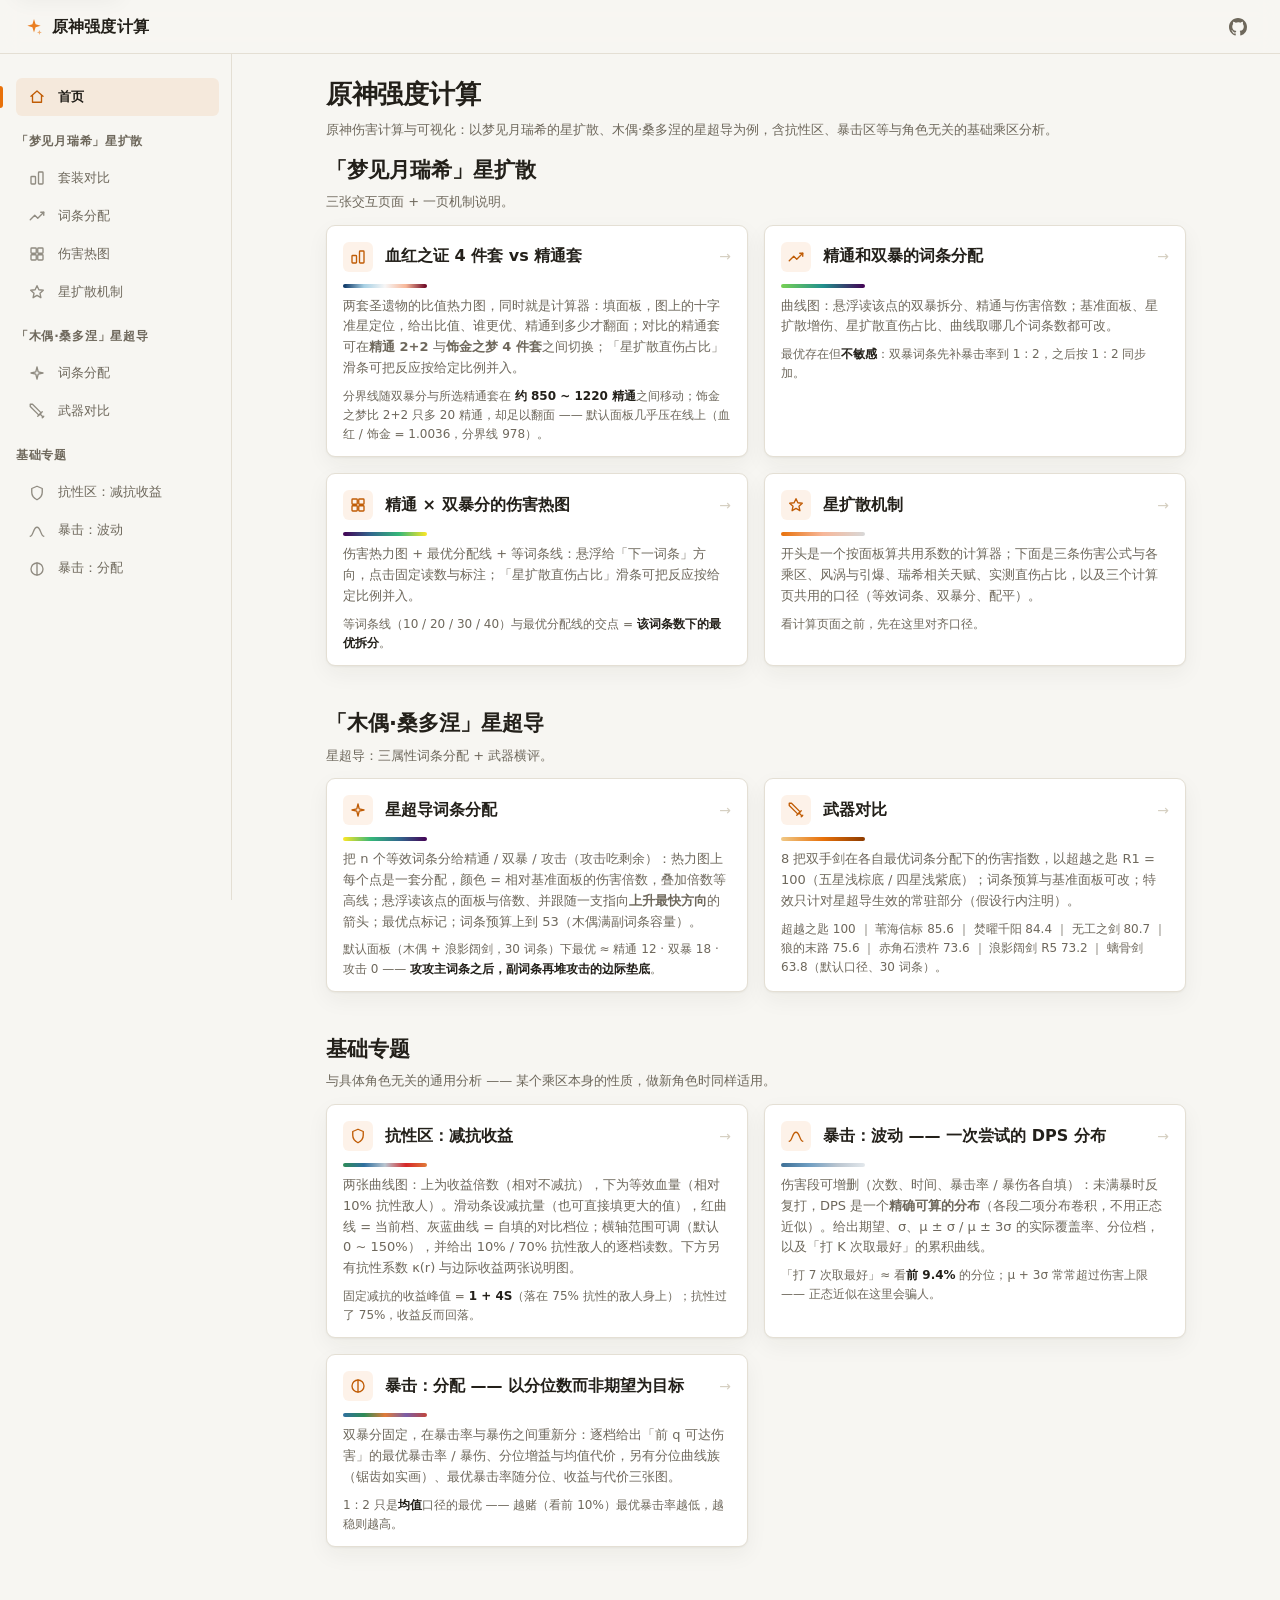
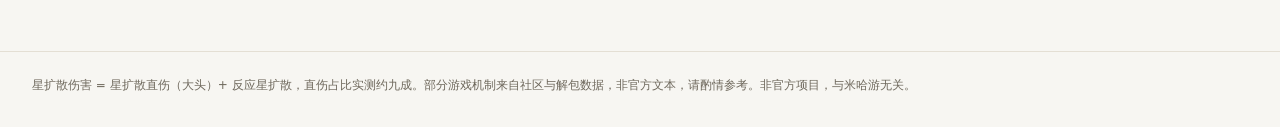
==== index.html @ 5164a400 "feat(web): port the stellar-swirl mechanism page (calculator + prose + lazy KaTeX)" ====
<!DOCTYPE html>
<html lang="zh-CN">
<head>
<meta charset="utf-8">
<meta name="viewport" content="width=device-width, initial-scale=1">
<meta name="description" content="原神伤害计算与可视化：星扩散、星超导，以及抗性区、暴击区等基础乘区分析">
<title>原神强度计算</title>
<link rel="icon" type="image/png" href="https://sleepcloudmx.github.io/Others/Image/kenomimi.png">
<link rel="stylesheet" href="web/css/app.css">
</head>
<body>
<a class="skip" href="#stage">跳到主内容</a>

<header class="topbar">
  <button class="iconbtn topbar__menu" id="navToggle" aria-label="打开导航" aria-expanded="false" aria-controls="sidenav"></button>
  <a class="brand" href="#/">
    <svg class="brand__mark" viewBox="0 0 24 24" width="20" height="20" aria-hidden="true">
      <path d="M12 2.5l1.9 6.1L20 10.5l-6.1 1.9L12 18.5l-1.9-6.1L4 10.5l6.1-1.9z" fill="currentColor" opacity=".9"/>
      <path d="M18.5 15.5l.8 2.2 2.2.8-2.2.8-.8 2.2-.8-2.2-2.2-.8 2.2-.8z" fill="currentColor" opacity=".55"/>
    </svg>
    <span class="brand__name">原神强度计算</span>
  </a>
  <div class="topbar__actions">
    <a class="iconbtn" id="ghLink" href="https://github.com/SleepCloudMX/genshin-strength"
       target="_blank" rel="noreferrer" aria-label="GitHub 仓库" title="GitHub 仓库"></a>
  </div>
</header>

<div class="layout">
  <aside class="sidenav" id="sidenav">
    <nav id="navList" aria-label="主导航"></nav>
  </aside>
  <div class="scrim" id="scrim"></div>
  <main class="stage" id="stage" tabindex="-1"></main>
</div>

<footer class="footer">
  <p>星扩散伤害 = 星扩散直伤（大头）+ 反应星扩散，直伤占比实测约九成。部分游戏机制来自社区与解包数据，非官方文本，请酌情参考。非官方项目，与米哈游无关。</p>
</footer>

<div class="toast" id="toast" role="status" aria-live="polite"></div>

<script src="web/js/core/const.js"></script>
<script src="web/js/core/basics.js"></script>
<script src="web/js/core/mizuki.js"></script>
<script src="web/js/core/sandrone.js"></script>
<script src="web/js/ui/panels.js"></script>
<script src="web/js/ui/charts.js"></script>
<script src="web/js/ui/tooltip.js"></script>
<script src="web/js/ui/overlay.js"></script>
<script src="web/js/ui/controls.js"></script>
<script src="web/js/modules/home.js"></script>
<script src="web/js/modules/crit_dist.js"></script>
<script src="web/js/modules/crit_split.js"></script>
<script src="web/js/modules/em_vs_crit.js"></script>
<script src="web/js/modules/em_crit_map.js"></script>
<script src="web/js/modules/scarlet_vs_em.js"></script>
<script src="web/js/modules/resistance.js"></script>
<script src="web/js/modules/star_superconduct.js"></script>
<script src="web/js/modules/stellar_swirl.js"></script>
<script src="web/js/modules/weapon_compare.js"></script>
<script src="web/js/app.js"></script>
</body>
</html>
---- web/css/app.css ----
/* ==========================================================================
   原神强度计算 —— 站点样式（唯一一份）
   结构：令牌 → 基础 → 顶栏 → 侧栏 → 舞台/页面 → 卡片与图表 → 结论条
        → 悬浮卡片 → 参数面板 → 控件 → 表格 → 首页 → 说明页排版
        → 页脚 → 响应式 → 无障碍
   ========================================================================== */

/* --- 设计令牌 ------------------------------------------------------------- */
:root {
  --bg: #f7f6f2;
  --surface: #ffffff;
  --surface-2: #f2efe8;
  --border: #e4dfd4;
  --border-strong: #d5cfc1;
  --text: #23201a;
  --text-dim: #6e685c;
  --accent: #e8710a;
  --accent-deep: #c05c05;
  --accent-soft: rgba(232, 113, 10, .09);
  --ok: #2e8b57;
  --bad: #c0392b;
  --grid: rgba(35, 32, 26, .10);
  --teal: #1f7a7a;      /* 精通 */
  --plum: #9a4f6e;      /* 双暴 */
  --steel: #4a6fa5;     /* 梯度箭头 */

  --font: system-ui, -apple-system, "Segoe UI", "Microsoft YaHei", "PingFang SC", "Noto Sans CJK SC", sans-serif;
  --mono: Consolas, "Cascadia Mono", ui-monospace, SFMono-Regular, Menlo, monospace;

  --fs-xs: 12px;
  --fs-sm: 13px;
  --fs: 14px;
  --fs-lg: 16px;
  --fs-xl: 20px;
  --fs-2xl: 26px;

  --r-sm: 6px;
  --r-md: 9px;
  --r-pill: 999px;

  --sp-1: 4px;
  --sp-2: 8px;
  --sp-3: 12px;
  --sp-4: 16px;
  --sp-5: 24px;
  --sp-6: 32px;

  --topbar-h: 54px;
  --shadow-1: 0 1px 2px rgba(35, 32, 26, .05), 0 8px 22px rgba(35, 32, 26, .05);
  --shadow-2: 0 4px 18px rgba(35, 32, 26, .13);
  --dur: .16s;
}

/* --- 基础 ---------------------------------------------------------------- */
*, *::before, *::after { box-sizing: border-box; }

html, body { height: 100%; }

body {
  margin: 0;
  background: var(--bg);
  color: var(--text);
  font-family: var(--font);
  font-size: var(--fs);
  line-height: 1.6;
  -webkit-font-smoothing: antialiased;
}

h1, h2, h3 { margin: 0; font-weight: 650; line-height: 1.3; }
p { margin: 0; }
a { color: var(--accent-deep); text-decoration: none; }
a:hover { text-decoration: underline; }

:focus-visible {
  outline: 2px solid var(--accent);
  outline-offset: 2px;
  border-radius: var(--r-sm);
}

.sr-only {
  position: absolute; width: 1px; height: 1px; margin: -1px;
  padding: 0; overflow: hidden; clip: rect(0 0 0 0); white-space: nowrap; border: 0;
}

.skip {
  position: absolute; left: var(--sp-4); top: -48px; z-index: 60;
  padding: var(--sp-2) var(--sp-4); border-radius: var(--r-sm);
  background: var(--surface); border: 1px solid var(--border); box-shadow: var(--shadow-1);
  transition: top var(--dur) ease-out;
}
.skip:focus { top: var(--sp-2); }

/* --- 顶栏 ---------------------------------------------------------------- */
.topbar {
  position: sticky; top: 0; z-index: 40;
  height: var(--topbar-h);
  display: flex; align-items: center; gap: var(--sp-3);
  padding: 0 var(--sp-5);
  background: rgba(247, 246, 242, .88);
  backdrop-filter: blur(10px);
  border-bottom: 1px solid var(--border);
}

.brand { display: flex; align-items: center; gap: var(--sp-2); color: var(--text); }
.brand:hover { text-decoration: none; }
.brand__mark { color: var(--accent); flex: none; }
.brand__name { font-size: var(--fs-lg); font-weight: 650; letter-spacing: .01em; }
.topbar__actions { margin-left: auto; display: flex; gap: var(--sp-2); }

/* 侧栏常驻时这个按钮无处可去；只在窄屏出现（见响应式） */
.iconbtn.topbar__menu { display: none; }

.iconbtn {
  display: inline-flex; align-items: center; justify-content: center;
  width: 36px; height: 36px;
  background: transparent; color: var(--text-dim);
  border: 1px solid transparent; border-radius: var(--r-sm);
  cursor: pointer;
  transition: background var(--dur), color var(--dur), border-color var(--dur);
}
.iconbtn:hover { background: var(--surface-2); color: var(--text); border-color: var(--border); }

/* --- 布局骨架 ------------------------------------------------------------- */
.layout {
  display: grid;
  grid-template-columns: 232px minmax(0, 1fr);
  align-items: start;
}

.sidenav {
  position: sticky; top: var(--topbar-h);
  height: calc(100dvh - var(--topbar-h));
  overflow-y: auto;
  padding: var(--sp-5) var(--sp-3) var(--sp-5) var(--sp-4);
  border-right: 1px solid var(--border);
}

.nav__group {
  font-size: var(--fs-xs); font-weight: 600; letter-spacing: .06em;
  color: var(--text-dim);
  margin: var(--sp-4) 0 var(--sp-2);
}
.nav__group:first-child { margin-top: 0; }

.nav__item {
  position: relative;
  display: flex; align-items: center; gap: var(--sp-3);
  min-height: 38px; padding: var(--sp-2) var(--sp-3);
  border-radius: var(--r-sm);
  color: var(--text-dim); font-size: var(--fs-sm); font-weight: 500;
  transition: background var(--dur), color var(--dur);
}
.nav__item svg { flex: none; opacity: .75; }
.nav__item:hover { background: var(--surface-2); color: var(--text); text-decoration: none; }
.nav__item.is-active { background: var(--accent-soft); color: var(--text); font-weight: 600; }
.nav__item.is-active svg { opacity: 1; color: var(--accent-deep); }
.nav__item.is-active::before {
  content: ""; position: absolute; left: calc(-1 * var(--sp-4)); top: 8px; bottom: 8px;
  width: 3px; border-radius: 0 3px 3px 0; background: var(--accent);
}

.scrim { display: none; }

/* --- 舞台与页面 ----------------------------------------------------------- */
.stage {
  min-width: 0;
  padding: var(--sp-5) var(--sp-6) 72px;
  outline: none;
}

.page { max-width: none; }
.page--doc { max-width: 900px; margin: 0 auto; }
.page--home { max-width: 860px; margin: 0 auto; }

.page__head { margin-bottom: var(--sp-4); }
.page__head h1 { font-size: var(--fs-2xl); letter-spacing: -.01em; }
.page__intro {
  margin-top: var(--sp-2);
  max-width: 96ch;
  color: var(--text-dim); font-size: var(--fs-sm);
}
.page__intro b { color: var(--text); }

.stage-grid {
  display: grid;
  grid-template-columns: minmax(0, 1fr) 320px;
  gap: var(--sp-5);
  align-items: start;
}

.col-main { min-width: 0; display: flex; flex-direction: column; gap: var(--sp-3); }
.col-params { position: sticky; top: calc(var(--topbar-h) + var(--sp-4)); }

/* --- 卡片与图表 ----------------------------------------------------------- */
.card {
  background: var(--surface);
  border: 1px solid var(--border);
  border-radius: var(--r-md);
  box-shadow: var(--shadow-1);
}

.chartcard { padding: var(--sp-3) var(--sp-4) var(--sp-4); }

.chartwrap { position: relative; }
.chart { width: 100%; }

/* 图表下方的说明（读图约定等） */
.chartnote {
  margin-top: var(--sp-3); padding-top: var(--sp-3);
  border-top: 1px dashed var(--border);
  font-size: var(--fs-xs); color: var(--text-dim);
}
.chartnote b { color: var(--text); }

/* 图上方的小标题（区分同页多张图） */
.chart-h { font-size: var(--fs-sm); font-weight: 600; margin-bottom: var(--sp-1); }
.chart-h b { color: var(--text); }

/* 并排两张小图 */
.grid2 { display: grid; grid-template-columns: 1fr 1fr; gap: 4px 18px; }
@media (max-width: 1100px) { .grid2 { grid-template-columns: 1fr; } }

/* KaTeX 行间公式块 */
.formula {
  background: var(--surface-2); border: 1px solid var(--border); border-radius: var(--r-sm);
  padding: 4px 14px; margin: var(--sp-2) 0; font-size: 13.5px; overflow-x: auto;
}

/* 页面级说明块（原页脚：公式依据、数据、假设） */
.pagenote {
  padding: 0 var(--sp-1);
  font-size: var(--fs-xs); color: var(--text-dim); line-height: 1.8;
}
.pagenote b { color: var(--text); }
.pagenote code, code.inline {
  padding: 1px 5px; font-family: var(--mono); font-size: .92em;
  background: var(--surface-2); border: 1px solid var(--border); border-radius: 4px;
}

/* --- 结论条 --------------------------------------------------------------- */
.verdict {
  background: var(--surface);
  border: 1px solid var(--border);
  border-left: 3px solid var(--accent);
  border-radius: var(--r-md);
  box-shadow: var(--shadow-1);
  padding: var(--sp-3) var(--sp-4);
}
.verdict__k { font-size: var(--fs-xs); color: var(--text-dim); }
.verdict__hero { font-size: var(--fs); color: var(--text-dim); }
.verdict__hero b {
  color: var(--text); font-size: var(--fs-2xl); font-weight: 650;
  font-variant-numeric: tabular-nums;
}
.verdict__who { font-size: var(--fs-lg); font-weight: 600; }
.verdict__sub { font-size: var(--fs-sm); color: var(--text-dim); margin-top: 2px; }
.verdict__sub b { color: var(--text); }
.verdict .bad { color: var(--bad); }

.v-grid {
  display: grid; grid-template-columns: auto 1fr; column-gap: 12px; row-gap: 3px;
  font-size: var(--fs-xs); margin-top: var(--sp-2); padding-top: var(--sp-2);
  border-top: 1px solid var(--surface-2); font-variant-numeric: tabular-nums;
}
.v-grid .k { color: var(--text-dim); }
.s-em { color: var(--teal); }
.s-cr { color: var(--plum); }

/* --- 悬浮卡片（自绘，全站统一） -------------------------------------------- */
.tip {
  position: absolute; display: none; z-index: 6; pointer-events: none;
  min-width: 172px; max-width: 292px;
  background: var(--surface);
  border: 1px solid var(--border);
  border-radius: var(--r-sm);
  box-shadow: var(--shadow-2);
  padding: 9px 11px;
  font-size: var(--fs-xs);
  font-variant-numeric: tabular-nums;
  line-height: 1.55;
}
.tip__t { color: var(--text-dim); margin-bottom: 3px; }
.tip__hero b { font-size: 18px; font-weight: 650; }
.tip__hero .u { font-size: 11px; color: var(--text-dim); margin-left: 6px; }
.tip__hero--sm b { font-size: 14px; }
.tip__rows { width: 100%; border-collapse: collapse; }
.tip__rows th {
  padding: 1px 10px 1px 0; font-weight: 500; color: var(--text-dim);
  text-align: left; white-space: nowrap;
}
.tip__rows td {
  padding: 1px 0; text-align: right; white-space: nowrap;
  font-family: var(--mono); font-size: 11.5px;
}
.tip__div { border-top: 1px solid var(--surface-2); margin: 7px 0 6px; }
.tip__cap { color: var(--text-dim); margin-bottom: 3px; }
.tip__cap.mt { margin-top: 8px; }
.tip__bar { height: 6px; border-radius: 3px; background: #ddd4d9; overflow: hidden; }
.tip__bar + .tip__barlbl { margin-top: 3px; }
.tip__bar i { display: block; height: 100%; background: #a9cfcf; }
.tip__barlbl { display: flex; justify-content: space-between; font-size: 11px; color: var(--text-dim); }
.tip__bad { color: var(--bad); font-weight: 600; margin: 2px 0 3px; }
.tip__note { margin-top: 7px; padding-top: 6px; border-top: 1px solid var(--surface-2); color: var(--text-dim); }
.tip__sw { display: inline-block; width: 9px; height: 9px; border-radius: 2px; margin-right: 6px; vertical-align: -1px; }

/* 叠加层（自绘 SVG / DOM，覆盖在图上；几何读 Plotly 渲染后的真实值） */
.ovl { position: absolute; pointer-events: none; overflow: visible; z-index: 5; }
.ovl svg { position: absolute; left: 0; top: 0; overflow: visible; }
.chip {
  position: absolute; display: none; z-index: 7; font-size: 11px; color: var(--text);
  white-space: nowrap; background: rgba(255, 255, 255, .88);
  border: 1px solid var(--border); border-radius: 4px;
  padding: 2px 6px; transform: translate(8px, -100%);
  font-variant-numeric: tabular-nums;
}
.chip .c-p { color: #111; }
.chip .c-g { color: var(--steel); }

.plotwrap { position: relative; cursor: crosshair; }

/* --- 参数面板 ------------------------------------------------------------- */
.inspector { padding: var(--sp-4) var(--sp-4) var(--sp-3); }
.inspector__head {
  display: flex; align-items: center; justify-content: space-between;
  margin-bottom: var(--sp-3);
}
.inspector__head h2 { font-size: var(--fs); font-weight: 650; }
.inspector__body { display: flex; flex-direction: column; gap: var(--sp-4); }

.inspector .note {
  font-size: var(--fs-xs); color: var(--text-dim); line-height: 1.75;
}
.inspector .note b { color: var(--text); }
.inspector .note + .note { margin-top: calc(-1 * var(--sp-2)); }
.note-sep { border-top: 1px solid var(--surface-2); margin: calc(-1 * var(--sp-2)) 0; }

.field { display: flex; flex-direction: column; gap: var(--sp-2); }
.field__label {
  display: flex; align-items: baseline; gap: var(--sp-2);
  font-size: var(--fs-sm); font-weight: 550; color: var(--text);
}
.field__val {
  margin-left: auto;
  font-family: var(--mono); font-size: var(--fs-sm); font-weight: 600;
  font-variant-numeric: tabular-nums; color: var(--accent-deep);
}
.field__help { font-size: var(--fs-xs); font-weight: 400; color: var(--text-dim); }

.field__input {
  width: 100%; min-height: 34px; padding: 0 var(--sp-3);
  border: 1px solid var(--border); border-radius: var(--r-sm);
  background: var(--surface); color: var(--text);
  font-family: var(--mono); font-size: var(--fs-sm);
  font-variant-numeric: tabular-nums;
}
.field__input:focus-visible { outline: 2px solid var(--accent); outline-offset: 1px; border-color: var(--accent); }
select.field__input { font-family: var(--font); padding: 0 var(--sp-2); cursor: pointer; }

input[type="range"] {
  width: 100%; height: 22px; margin: 0;
  accent-color: var(--accent);
  background: transparent; cursor: pointer;
}

/* 滑条 + 数字框（抗性页） */
.field__pair { display: flex; align-items: center; gap: var(--sp-3); }
.field__pair input[type="range"] { flex: 1; }
.field__pair .field__input { width: 74px; flex: none; }

/* 伤害段编辑器（暴击波动页）：每个段一张小卡片，两列字段 */
.segs__list { display: flex; flex-direction: column; gap: var(--sp-2); }
.segcard {
  display: grid; grid-template-columns: 1fr 1fr; gap: var(--sp-2) var(--sp-2);
  border: 1px solid var(--border); border-radius: var(--r-sm);
  padding: var(--sp-2) var(--sp-2) var(--sp-2);
  background: var(--surface);
}
.segcard__head {
  grid-column: 1 / -1; display: flex; align-items: center; justify-content: space-between;
  font-size: var(--fs-xs); color: var(--text-dim); margin-bottom: 2px;
}
.segcard label { display: flex; flex-direction: column; gap: 3px; font-size: 11px; color: var(--text-dim); }
.segcard .field__input { min-height: 28px; font-size: var(--fs-xs); padding: 0 var(--sp-2); }
.segcard .del {
  border: 1px solid var(--border); background: var(--surface); color: var(--text-dim);
  border-radius: 4px; width: 20px; height: 20px; line-height: 1; cursor: pointer;
  font: inherit; font-size: 13px; padding: 0;
}
.segcard .del:hover { color: var(--bad); border-color: var(--bad); }

.readout {
  display: flex; align-items: baseline; justify-content: space-between; gap: var(--sp-2);
  font-size: var(--fs-xs); color: var(--text-dim);
}
.readout__v {
  font-family: var(--mono); font-size: var(--fs-sm); font-weight: 600;
  font-variant-numeric: tabular-nums; color: var(--accent-deep); text-align: right;
}

.hint {
  font-size: var(--fs-xs); color: var(--text-dim);
  visibility: hidden; min-height: 1.6em;
}

.inspector__acts { display: flex; gap: var(--sp-2); margin-top: var(--sp-4); }
.inspector__acts .btn { flex: 1; padding: 0 var(--sp-2); }

/* --- 按钮 ----------------------------------------------------------------- */
.btn {
  display: inline-flex; align-items: center; justify-content: center; gap: var(--sp-2);
  min-height: 34px; padding: 0 var(--sp-4);
  border-radius: var(--r-sm); border: 1px solid var(--border);
  background: var(--surface); color: var(--text);
  font: inherit; font-size: var(--fs-sm); font-weight: 600; cursor: pointer;
  white-space: nowrap;
  transition: background var(--dur), border-color var(--dur), color var(--dur);
}
.btn:hover { border-color: var(--accent); color: var(--accent-deep); }
.btn svg { flex: none; }
.btn--ghost { border-color: transparent; color: var(--text-dim); min-height: 28px; padding: 0 var(--sp-2); font-weight: 500; }
.btn--ghost:hover { background: var(--surface-2); border-color: transparent; color: var(--text); }

/* --- 数值表 --------------------------------------------------------------- */
.tablewrap { overflow-x: auto; }
.dtable {
  width: 100%; border-collapse: separate; border-spacing: 0;
  font-size: var(--fs-sm); font-variant-numeric: tabular-nums;
}
.dtable th, .dtable td {
  padding: 7px var(--sp-3); text-align: right; white-space: nowrap;
  border-bottom: 1px solid var(--border);
}
.dtable thead th {
  font-size: var(--fs-xs); font-weight: 600; color: var(--text-dim);
  border-bottom: 1px solid var(--border-strong);
}
.dtable tbody th, .dtable td:first-child { text-align: left; font-weight: 500; }
.dtable tbody tr:last-child th, .dtable tbody tr:last-child td { border-bottom: 0; }
.dtable td { font-family: var(--mono); }
.dtable .dot {
  display: inline-block; width: 8px; height: 8px; border-radius: 50%;
  margin-right: 7px; vertical-align: 0;
}

/* --- 首页 ----------------------------------------------------------------- */
.cardgrid {
  display: grid; grid-template-columns: repeat(auto-fit, minmax(280px, 1fr));
  gap: var(--sp-4);
}
.home__sec { margin-bottom: var(--sp-6); }
.home__lead {
  margin: var(--sp-2) 0 var(--sp-3); font-size: var(--fs-sm); color: var(--text-dim);
}

.entry {
  display: flex; flex-direction: column;
  background: var(--surface); border: 1px solid var(--border); border-radius: var(--r-md);
  padding: var(--sp-4) var(--sp-4) var(--sp-3);
  box-shadow: var(--shadow-1);
  color: var(--text);
  transition: transform var(--dur), border-color var(--dur), box-shadow var(--dur);
}
.entry:hover { text-decoration: none; border-color: var(--accent); transform: translateY(-1px); }
.entry__head { display: flex; align-items: center; gap: var(--sp-3); }
.entry__ico {
  display: inline-flex; align-items: center; justify-content: center; flex: none;
  width: 30px; height: 30px; border-radius: var(--r-sm);
  background: var(--accent-soft); color: var(--accent-deep);
}
.entry h3 { font-size: var(--fs-lg); }
.entry__go { margin-left: auto; color: var(--border-strong); font-weight: 400; transition: color var(--dur); }
.entry:hover .entry__go { color: var(--accent); }
.entry__strip { height: 4px; width: 84px; border-radius: 2px; margin: var(--sp-3) 0 var(--sp-2); }
.entry p { font-size: var(--fs-sm); color: var(--text-dim); }
.entry__take { font-size: var(--fs-xs); color: var(--text-dim); margin-top: var(--sp-2); }
.entry__take b { color: var(--text); }

/* 每张卡片的小色条 = 对应页面的图表配色 */
.s1 { background: linear-gradient(90deg, #053061, #a7d0e4, #f7f6f6, #f7b799, #67001f); }
.s2 { background: linear-gradient(90deg, #77d153, #21908d, #440154); }
.s3 { background: linear-gradient(90deg, #440154, #31688e, #35b779, #fde725); }
.s4 { background: linear-gradient(90deg, #e8710a, #f7b799, #d8d8d8); }
.s5 { background: linear-gradient(90deg, #2e8b57, #2f6f9f, #bac5d0, #d62728, #e07b39); }
.s6 { background: linear-gradient(90deg, #3d6f96, #6f9ec2, #bac5d0, #e3e8ec); }
.s7 { background: linear-gradient(90deg, #2f6f9f, #2e8b57, #e07b39, #7b5ea7, #c2453a); }
.s8 { background: linear-gradient(90deg, #fde725, #35b779, #31688e, #440154); }
.s9 { background: linear-gradient(90deg, #f0c987, #e8710a, #8c3b00); }

/* 武器对比的行表 */
.wlist { border: 1px solid var(--border); border-radius: var(--r-md); overflow: hidden; background: var(--surface); box-shadow: var(--shadow-1); }
.wrow {
  display: grid; grid-template-columns: 210px 1fr 240px 250px; gap: 12px; align-items: center;
  padding: 9px 14px; font-size: var(--fs-sm); border-top: 1px solid var(--surface-2);
  font-variant-numeric: tabular-nums;
}
.wrow:first-child { border-top: 0; }
.wrow.t5 { background: #f8f1e3; }   /* 五星：浅棕黄 */
.wrow.t4 { background: #f3f0fa; }   /* 四星：浅紫 */
.wrow.base { box-shadow: inset 3px 0 0 var(--steel); }
.wrow .wsub { color: var(--text-dim); font-size: var(--fs-xs); margin-top: 2px; }
.wrow .wnote { color: var(--text-dim); font-size: var(--fs-xs); }
.wrow .wsplit { color: var(--text-dim); font-size: var(--fs-xs); }
.wbar { display: flex; align-items: center; gap: 8px; }
.wbar .fill { height: 8px; border-radius: 4px; background: var(--accent); }
.wbar b { font-variant-numeric: tabular-nums; font-size: var(--fs-sm); min-width: 44px; }

/* --- 说明页排版（机制页） -------------------------------------------------- */
.prose { max-width: 78ch; }
.prose h2 {
  margin: var(--sp-6) 0 var(--sp-3); padding-bottom: var(--sp-2);
  font-size: var(--fs-lg); border-bottom: 1px solid var(--border);
}
.prose h2:first-child { margin-top: var(--sp-1); }
.prose p { margin: var(--sp-3) 0; font-size: var(--fs-sm); }
.prose ul, .prose ol { margin: var(--sp-3) 0; padding-left: 1.4em; font-size: var(--fs-sm); }
.prose li { margin: var(--sp-2) 0; }
.prose li::marker { color: var(--accent); font-weight: 600; }
.prose b { font-weight: 650; }
.prose code {
  padding: 1px 5px; font-family: var(--mono); font-size: .92em;
  background: var(--surface-2); border: 1px solid var(--border); border-radius: 4px;
}
.prose .tablewrap { margin: var(--sp-4) 0; }
.prose h3 { margin: var(--sp-5) 0 var(--sp-2); font-size: var(--fs); font-weight: 650; }
.prose table { border-collapse: collapse; width: 100%; font-size: var(--fs-xs); margin: var(--sp-3) 0; }
.prose th, .prose td {
  border: 1px solid var(--border); padding: 6px 10px;
  text-align: left; vertical-align: top; line-height: 1.7;
}
.prose th { background: var(--surface-2); font-weight: 600; }

/* 机制页的计算器 */
.calc {
  background: var(--surface); border: 1px solid var(--border); border-radius: var(--r-md);
  box-shadow: var(--shadow-1); padding: var(--sp-4) var(--sp-4) var(--sp-2);
}
.calc-note { font-size: var(--fs-xs); color: var(--text-dim); line-height: 1.75; margin-bottom: var(--sp-3); }
.calc-note b { color: var(--text); }
.calc-grid {
  display: grid; grid-template-columns: repeat(auto-fit, minmax(108px, 1fr));
  gap: var(--sp-3) var(--sp-3); margin-bottom: var(--sp-4);
}
.calc-grid label { display: flex; flex-direction: column; gap: 4px; font-size: var(--fs-xs); color: var(--text-dim); }
.calc-out { width: 100%; border-collapse: collapse; font-size: var(--fs-xs); }
.calc-out th, .calc-out td {
  padding: 5px 10px; text-align: left; border-bottom: 1px solid var(--surface-2); line-height: 1.6;
}
.calc-out thead th { color: var(--text-dim); font-weight: 600; border-bottom: 1px solid var(--border); }
.calc-out td.v { text-align: right; white-space: nowrap; font-family: var(--mono); font-variant-numeric: tabular-nums; }
.calc-out td.d { color: var(--text-dim); }
.calc-out td.d b { color: var(--text); }
.calc-out tr.total td { font-weight: 600; background: var(--surface-2); }

/* --- 反馈与页脚 ----------------------------------------------------------- */
.toast {
  position: fixed; left: 50%; bottom: var(--sp-6); transform: translate(-50%, 12px);
  padding: var(--sp-2) var(--sp-4); border-radius: var(--r-pill);
  background: var(--surface); border: 1px solid var(--border); box-shadow: var(--shadow-1);
  font-size: var(--fs-sm); opacity: 0; pointer-events: none;
  transition: opacity var(--dur) ease-out, transform var(--dur) ease-out;
  z-index: 50;
}
.toast.is-on { opacity: 1; transform: translate(-50%, 0); }

.footer {
  padding: var(--sp-5) var(--sp-6) var(--sp-6);
  border-top: 1px solid var(--border);
  color: var(--text-dim); font-size: var(--fs-xs);
  display: flex; flex-direction: column; gap: var(--sp-2);
}
.footer a { font-weight: 600; }

.placeholder { padding: var(--sp-6); color: var(--text-dim); font-size: var(--fs-sm); }

/* --- 响应式 --------------------------------------------------------------- */
@media (max-width: 1400px) {
  .stage-grid { grid-template-columns: minmax(0, 1fr) 300px; gap: var(--sp-4); }
}

@media (max-width: 1280px) {
  .stage-grid { grid-template-columns: minmax(0, 1fr); }
  .col-params { position: static; order: -1; }
}

@media (max-width: 1024px) {
  .layout { grid-template-columns: minmax(0, 1fr); }
  .topbar { padding: 0 var(--sp-4); }
  .iconbtn.topbar__menu { display: inline-flex; }
  .sidenav {
    position: fixed; top: var(--topbar-h); left: 0; z-index: 45;
    width: 260px; background: var(--surface);
    transform: translateX(-100%);
    transition: transform var(--dur) ease-out;
    box-shadow: var(--shadow-1);
  }
  body.nav-open .sidenav { transform: none; }
  body.nav-open .scrim {
    display: block; position: fixed; inset: var(--topbar-h) 0 0 0;
    background: rgba(0, 0, 0, .4); z-index: 44;
  }
  .stage { padding: var(--sp-4) var(--sp-4) 64px; }
  .wrow { grid-template-columns: 170px 1fr; row-gap: 4px; }
}

@media (max-width: 640px) {
  :root { --fs: 13.5px; --fs-2xl: 22px; }
  .wrow { grid-template-columns: minmax(0, 1fr); }
  .cardgrid { grid-template-columns: minmax(0, 1fr); }
}

/* --- 无障碍 --------------------------------------------------------------- */
@media (prefers-reduced-motion: reduce) {
  *, *::before, *::after {
    transition-duration: 1ms !important;
    animation-duration: 1ms !important;
  }
}
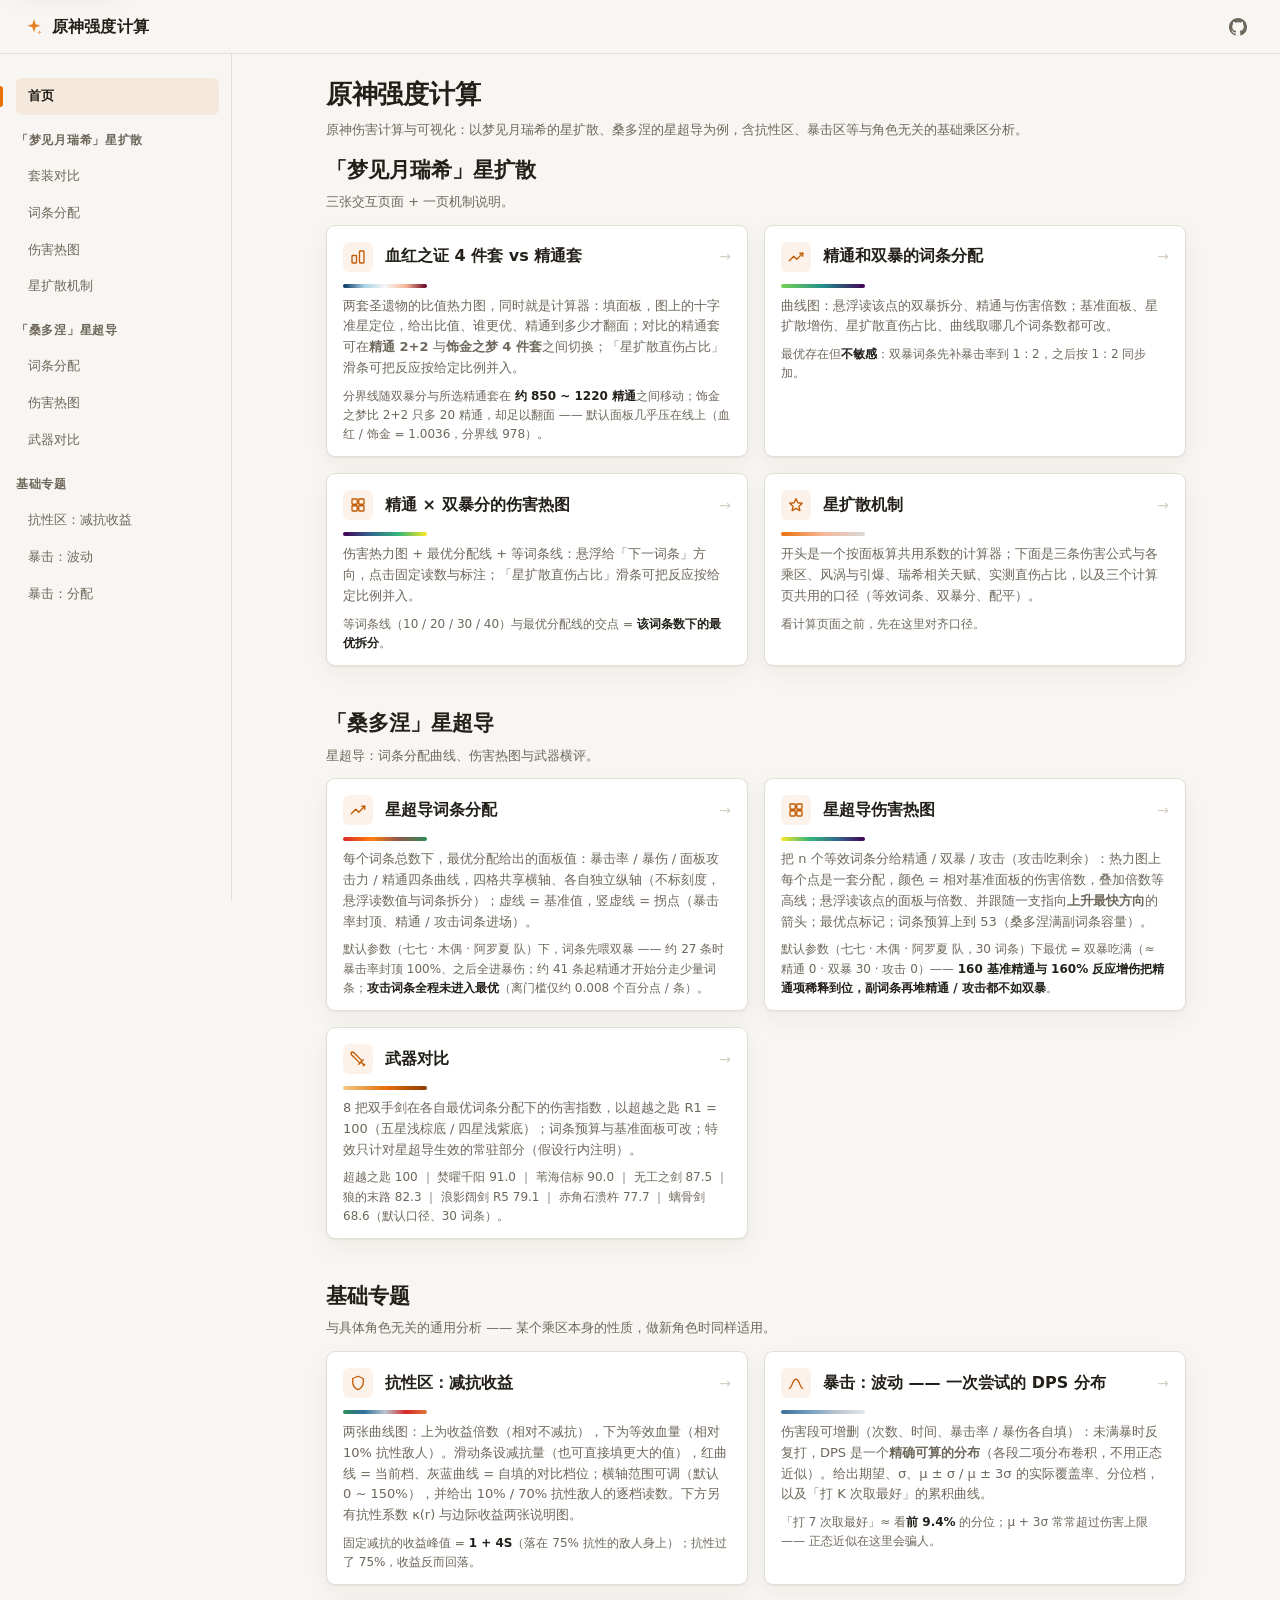
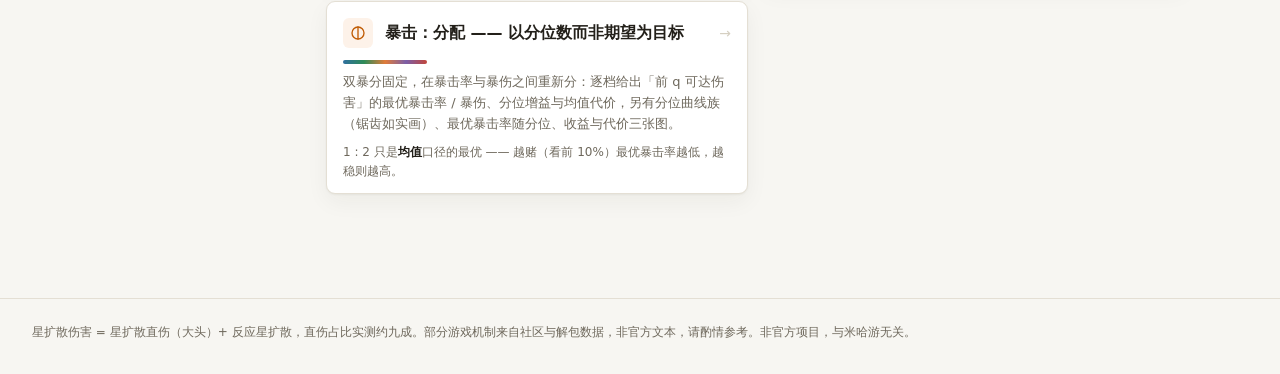
==== commit 90d08531: "feat(sandrone): optimal allocation curves page (alloc_curve); precise bestFor via local search" ====
--- a/index.html
+++ b/index.html
@@ -56,6 +56,7 @@
 <script src="web/js/modules/em_crit_map.js"></script>
 <script src="web/js/modules/scarlet_vs_em.js"></script>
 <script src="web/js/modules/resistance.js"></script>
+<script src="web/js/modules/alloc_curve.js"></script>
 <script src="web/js/modules/star_superconduct.js"></script>
 <script src="web/js/modules/stellar_swirl.js"></script>
 <script src="web/js/modules/weapon_compare.js"></script>
--- a/web/css/app.css
+++ b/web/css/app.css
@@ -144,16 +144,14 @@
 
 .nav__item {
   position: relative;
-  display: flex; align-items: center; gap: var(--sp-3);
-  min-height: 38px; padding: var(--sp-2) var(--sp-3);
+  display: flex; align-items: center;
+  min-height: 34px; padding: var(--sp-2) var(--sp-3);
   border-radius: var(--r-sm);
   color: var(--text-dim); font-size: var(--fs-sm); font-weight: 500;
   transition: background var(--dur), color var(--dur);
 }
-.nav__item svg { flex: none; opacity: .75; }
 .nav__item:hover { background: var(--surface-2); color: var(--text); text-decoration: none; }
 .nav__item.is-active { background: var(--accent-soft); color: var(--text); font-weight: 600; }
-.nav__item.is-active svg { opacity: 1; color: var(--accent-deep); }
 .nav__item.is-active::before {
   content: ""; position: absolute; left: calc(-1 * var(--sp-4)); top: 8px; bottom: 8px;
   width: 3px; border-radius: 0 3px 3px 0; background: var(--accent);
@@ -169,7 +167,8 @@
 }
 
 .page { max-width: none; }
-.page--doc { max-width: 900px; margin: 0 auto; }
+.page--doc { max-width: 1000px; margin: 0 auto; }
+.page--doc .prose { max-width: none; }   /* 正文与计算器卡片同宽 */
 .page--home { max-width: 860px; margin: 0 auto; }
 
 .page__head { margin-bottom: var(--sp-4); }
@@ -269,7 +268,8 @@
 /* --- 悬浮卡片（自绘，全站统一） -------------------------------------------- */
 .tip {
   position: absolute; display: none; z-index: 6; pointer-events: none;
-  min-width: 172px; max-width: 292px;
+  /* 固定宽度：容纳「此时双暴 1:2 无法配平」红字行；出现该行不改变卡片宽度 */
+  width: 268px; max-width: 292px;
   background: var(--surface);
   border: 1px solid var(--border);
   border-radius: var(--r-sm);
@@ -303,6 +303,47 @@
 .tip__note { margin-top: 7px; padding-top: 6px; border-top: 1px solid var(--surface-2); color: var(--text-dim); }
 .tip__sw { display: inline-block; width: 9px; height: 9px; border-radius: 2px; margin-right: 6px; vertical-align: -1px; }
 
+/* 属性行：属性 / 词条数 / 数值（悬浮卡片，2026-10-10）。
+   三列：属性贴左、词条数右对齐（紧靠属性）、数值右对齐到卡片右缘（末列） */
+.tip__hd { display: grid; grid-template-columns: 44px 58px 1fr; column-gap: 6px; align-items: baseline; }
+.tip__hd .rl { text-align: right; font-family: var(--mono); font-size: 11.5px; color: var(--text-dim); }
+.tip__hd .vl { text-align: right; font-family: var(--mono); font-size: 11.5px; }
+.tip__hd .rg { text-align: right; font-size: 11px; color: var(--text-dim); white-space: nowrap; }
+/* 等效行：属性贴左、数值与上方「xx 词条」同列对齐、范围推右 */
+.tip__eqr { display: grid; grid-template-columns: 44px 48px 1fr; column-gap: 6px; align-items: baseline; white-space: nowrap; }
+.tip__eqr .lb { color: var(--text-dim); }
+.tip__eqr .val { text-align: right; font-family: var(--mono); }
+.tip__eqr .rg { text-align: right; color: var(--text-dim); }
+/* 参照行：倍率在左（比正文大、比英雄读数小），口径说明在后 */
+.tip__ref { display: flex; align-items: baseline; gap: 8px; margin-top: 1px; }
+.tip__ref .lb { color: var(--text-dim); }
+.tip__num { font-size: 14px; font-weight: 650; font-family: var(--mono); }
+/* 等效行：标签 + 数值同行，上下分割线；≥1 绿 / <1 红棕；灰色小字 = 整图范围 */
+.tip__eq { border-top: 1px solid var(--surface-2); border-bottom: 1px solid var(--surface-2);
+           margin: 5px 0; padding: 4px 0; font-size: 11.5px; }
+.tip__eq .lb { color: var(--text-dim); }
+.tip__eq b { font-family: var(--mono); font-weight: 600; }
+.tip__eq .gap { display: inline-block; width: 14px; }
+.tip__eq .dim { color: var(--text-dim); }
+.tip__eq .hi { color: #2e8b57; }
+.tip__eq .lo { color: #a2542f; }
+/* 单条分段条：两维度按比例拼成一条（flex-grow 分配，无空隙） */
+.tip__seg { display: flex; height: 7px; border-radius: 3px; overflow: hidden; }
+.tip__seg i { display: block; height: 100%; flex-basis: 0; flex-shrink: 0; }
+.tip__seg i.em { background: #a9cfcf; }
+.tip__seg i.cr { background: #c3a1b4; }
+/* 三维度条（精通 / 双暴 / 攻击） */
+.tip__tri { display: flex; gap: 10px; }
+.tip__tri .t { flex: 1; min-width: 0; }
+.tip__tri .k { display: flex; justify-content: space-between; font-size: 11px; margin-bottom: 2px; }
+.tip__tri .k .n { color: var(--text-dim); }
+.tip__tri .k .v { font-family: var(--mono); }
+.tip__tri .b { height: 7px; border-radius: 3px; background: #ddd4d9; overflow: hidden; }
+.tip__tri .b i { display: block; height: 100%; }
+.tip__tri .b i.em { background: #a9cfcf; }
+.tip__tri .b i.cr { background: #c3a1b4; }
+.tip__tri .b i.at { background: #9db3d4; }
+
 /* 叠加层（自绘 SVG / DOM，覆盖在图上；几何读 Plotly 渲染后的真实值） */
 .ovl { position: absolute; pointer-events: none; overflow: visible; z-index: 5; }
 .ovl svg { position: absolute; left: 0; top: 0; overflow: visible; }
@@ -325,16 +366,29 @@
   margin-bottom: var(--sp-3);
 }
 .inspector__head h2 { font-size: var(--fs); font-weight: 650; }
-.inspector__body { display: flex; flex-direction: column; gap: var(--sp-4); }
-
+
+/* 控件两列排布；长控件（滑条 / 下拉 / 自定义 / 读数）占整行 */
+.inspector__body {
+  display: grid; grid-template-columns: minmax(0, 1fr) minmax(0, 1fr);
+  column-gap: var(--sp-3); row-gap: var(--sp-3);
+  align-items: start;
+}
+.field--full, .readout--full, .hint { grid-column: 1 / -1; }
+
+/* 说明块：统一收在面板底部（输入口径等，动手前扫一眼即可） */
+.inspector__notes {
+  grid-column: 1 / -1;
+  border-top: 1px dashed var(--border);
+  padding-top: var(--sp-3);
+  display: flex; flex-direction: column; gap: var(--sp-2);
+}
+.inspector__notes:empty { display: none; }
 .inspector .note {
   font-size: var(--fs-xs); color: var(--text-dim); line-height: 1.75;
 }
 .inspector .note b { color: var(--text); }
-.inspector .note + .note { margin-top: calc(-1 * var(--sp-2)); }
-.note-sep { border-top: 1px solid var(--surface-2); margin: calc(-1 * var(--sp-2)) 0; }
-
-.field { display: flex; flex-direction: column; gap: var(--sp-2); }
+
+.field { display: flex; flex-direction: column; gap: var(--sp-2); min-width: 0; }
 .field__label {
   display: flex; align-items: baseline; gap: var(--sp-2);
   font-size: var(--fs-sm); font-weight: 550; color: var(--text);
@@ -389,12 +443,13 @@
 .segcard .del:hover { color: var(--bad); border-color: var(--bad); }
 
 .readout {
-  display: flex; align-items: baseline; justify-content: space-between; gap: var(--sp-2);
+  display: flex; align-items: baseline; gap: var(--sp-2);
   font-size: var(--fs-xs); color: var(--text-dim);
+  white-space: nowrap;
 }
 .readout__v {
   font-family: var(--mono); font-size: var(--fs-sm); font-weight: 600;
-  font-variant-numeric: tabular-nums; color: var(--accent-deep); text-align: right;
+  font-variant-numeric: tabular-nums; color: var(--accent-deep);
 }
 
 .hint {
@@ -485,6 +540,7 @@
 .s7 { background: linear-gradient(90deg, #2f6f9f, #2e8b57, #e07b39, #7b5ea7, #c2453a); }
 .s8 { background: linear-gradient(90deg, #fde725, #35b779, #31688e, #440154); }
 .s9 { background: linear-gradient(90deg, #f0c987, #e8710a, #8c3b00); }
+.s10 { background: linear-gradient(90deg, #d62728, #ff7f0e, #8c564b, #2e8b57); }
 
 /* 武器对比的行表 */
 .wlist { border: 1px solid var(--border); border-radius: var(--r-md); overflow: hidden; background: var(--surface); box-shadow: var(--shadow-1); }
@@ -537,7 +593,7 @@
 .calc-note { font-size: var(--fs-xs); color: var(--text-dim); line-height: 1.75; margin-bottom: var(--sp-3); }
 .calc-note b { color: var(--text); }
 .calc-grid {
-  display: grid; grid-template-columns: repeat(auto-fit, minmax(108px, 1fr));
+  display: grid; grid-template-columns: repeat(auto-fit, minmax(92px, 1fr));
   gap: var(--sp-3) var(--sp-3); margin-bottom: var(--sp-4);
 }
 .calc-grid label { display: flex; flex-direction: column; gap: 4px; font-size: var(--fs-xs); color: var(--text-dim); }
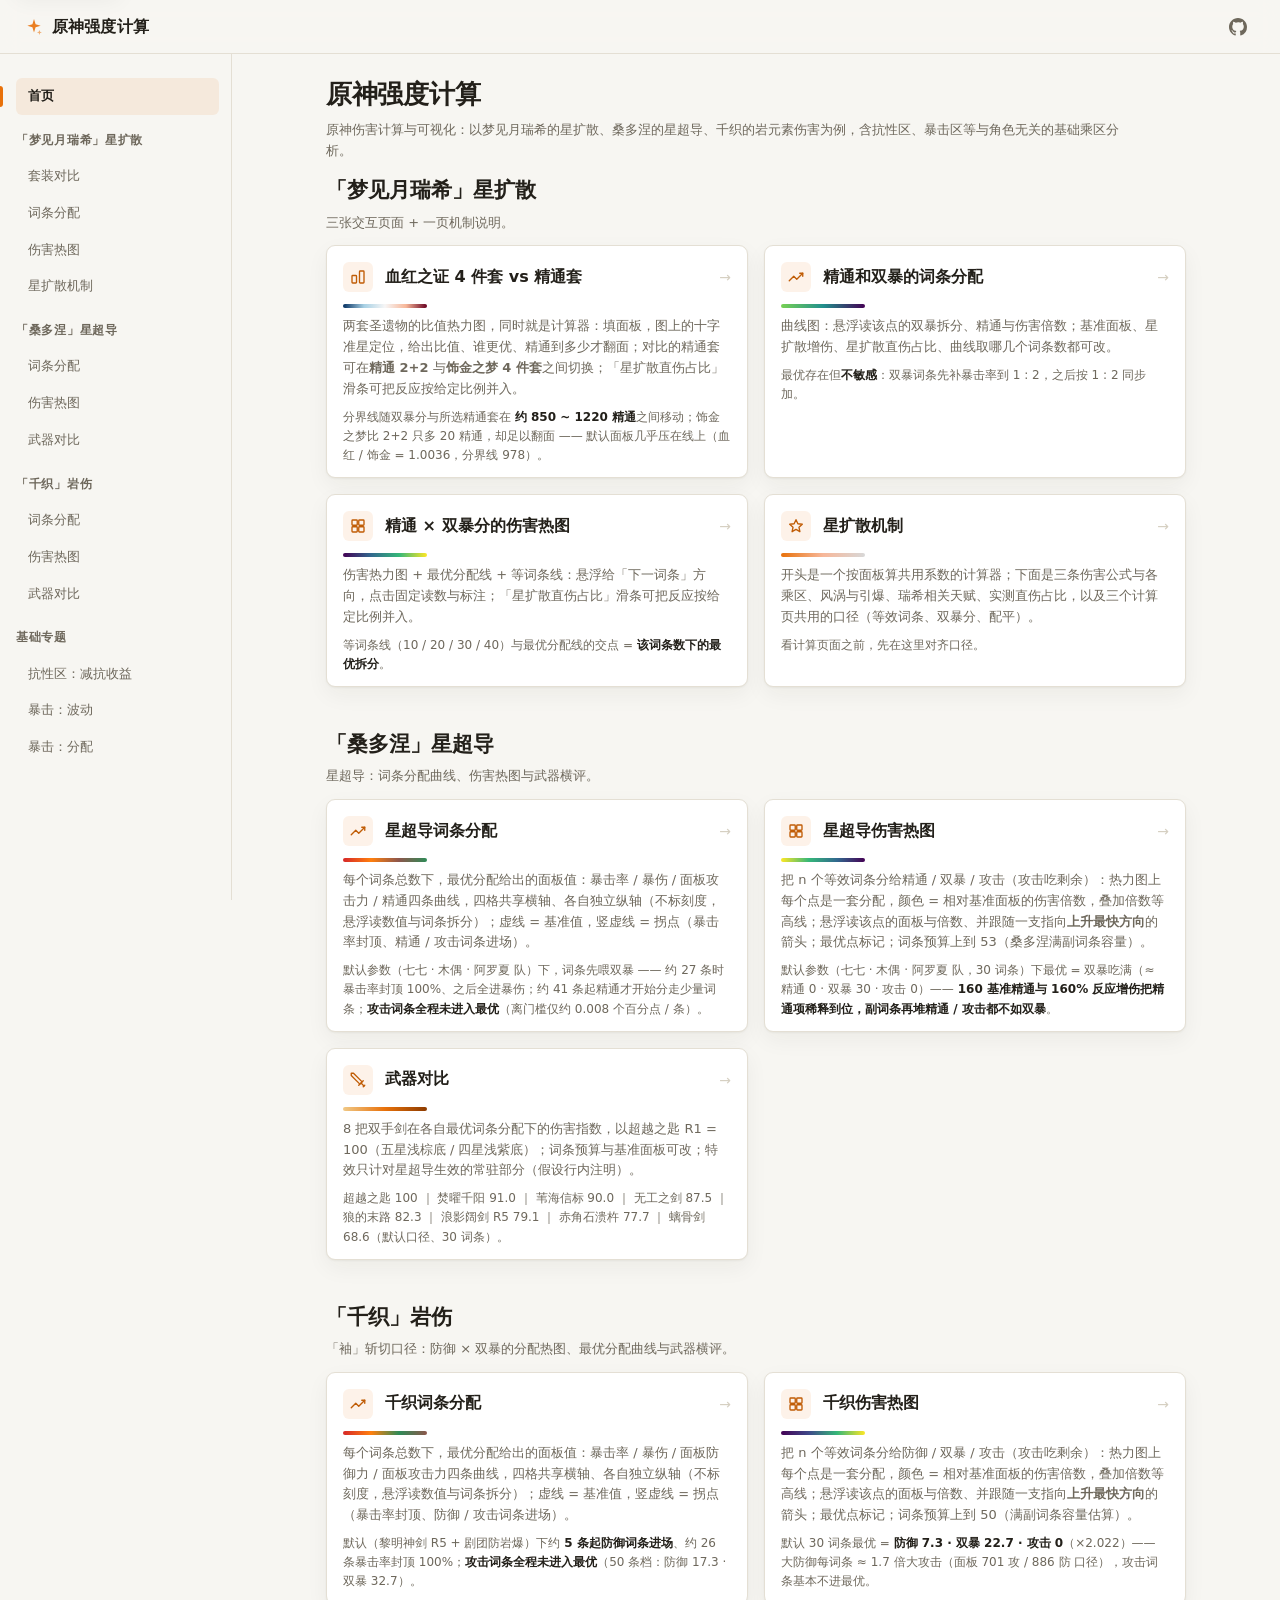
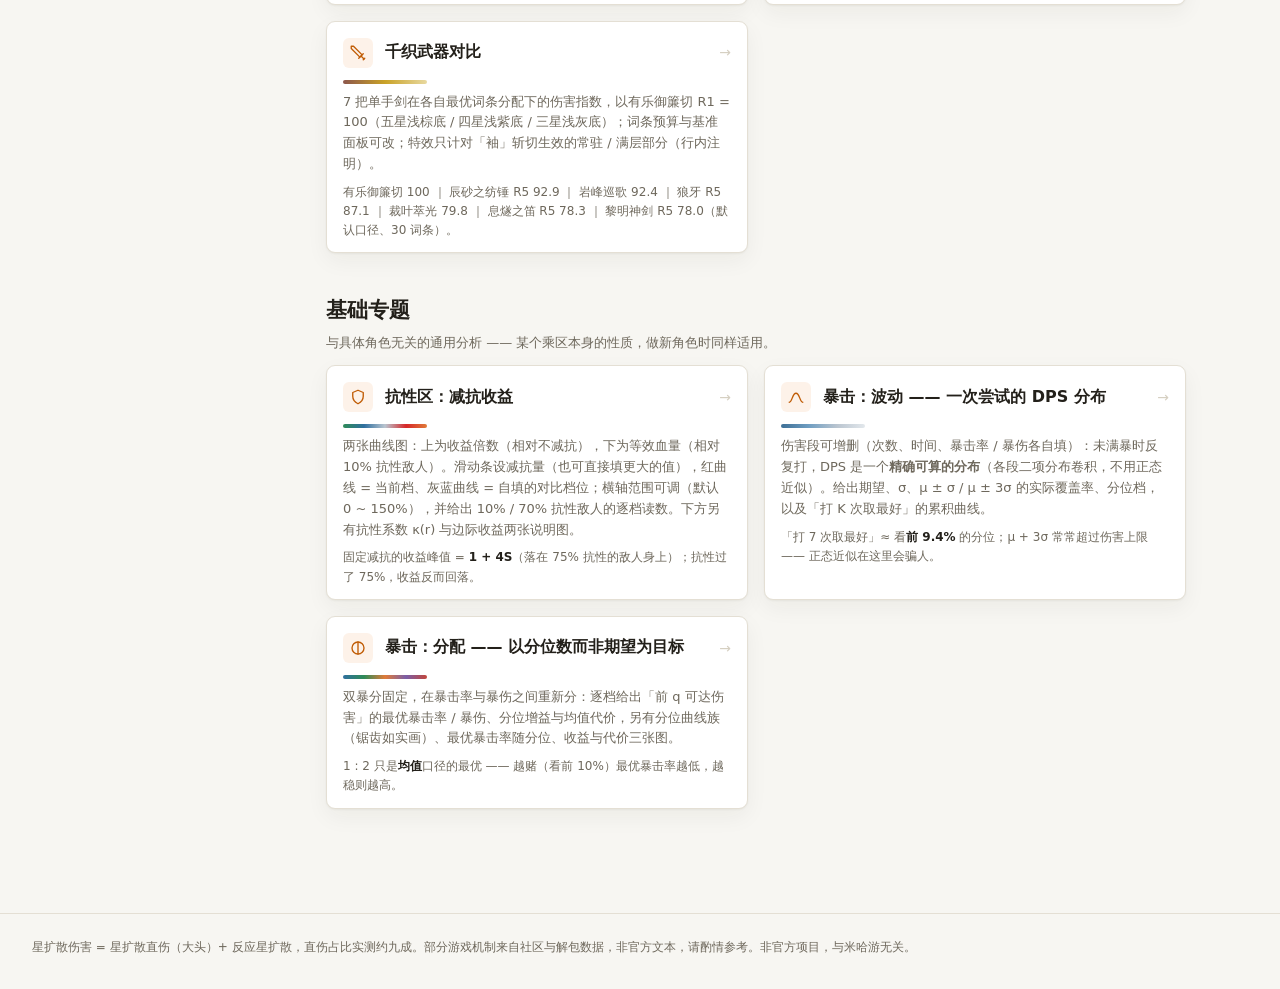
==== commit 7bc76ffa: "feat(chiori): damage hotmap, allocation curves & weapon compare pages" ====
--- a/index.html
+++ b/index.html
@@ -44,6 +44,7 @@
 <script src="web/js/core/basics.js"></script>
 <script src="web/js/core/mizuki.js"></script>
 <script src="web/js/core/sandrone.js"></script>
+<script src="web/js/core/chiori.js"></script>
 <script src="web/js/ui/panels.js"></script>
 <script src="web/js/ui/charts.js"></script>
 <script src="web/js/ui/tooltip.js"></script>
@@ -60,6 +61,9 @@
 <script src="web/js/modules/star_superconduct.js"></script>
 <script src="web/js/modules/stellar_swirl.js"></script>
 <script src="web/js/modules/weapon_compare.js"></script>
+<script src="web/js/modules/chiori_dmg_map.js"></script>
+<script src="web/js/modules/chiori_alloc_curve.js"></script>
+<script src="web/js/modules/chiori_weapon_compare.js"></script>
 <script src="web/js/app.js"></script>
 </body>
 </html>
--- a/web/css/app.css
+++ b/web/css/app.css
@@ -279,6 +279,8 @@
   font-variant-numeric: tabular-nums;
   line-height: 1.55;
 }
+/* 窄版：内容少的小卡（如瑞希分配页下半格的三条曲线读数），不占全宽 */
+.tip--sm { width: 150px; }
 .tip__t { color: var(--text-dim); margin-bottom: 3px; }
 .tip__hero b { font-size: 18px; font-weight: 650; }
 .tip__hero .u { font-size: 11px; color: var(--text-dim); margin-left: 6px; }
@@ -410,6 +412,11 @@
 .field__input:focus-visible { outline: 2px solid var(--accent); outline-offset: 1px; border-color: var(--accent); }
 select.field__input { font-family: var(--font); padding: 0 var(--sp-2); cursor: pointer; }
 
+/* 数字框不显示上下微调按钮（点按不灵活、易误触）；键盘上下键仍可步进 */
+input[type="number"]::-webkit-outer-spin-button,
+input[type="number"]::-webkit-inner-spin-button { -webkit-appearance: none; margin: 0; }
+input[type="number"] { -moz-appearance: textfield; appearance: textfield; }
+
 input[type="range"] {
   width: 100%; height: 22px; margin: 0;
   accent-color: var(--accent);
@@ -420,6 +427,65 @@
 .field__pair { display: flex; align-items: center; gap: var(--sp-3); }
 .field__pair input[type="range"] { flex: 1; }
 .field__pair .field__input { width: 74px; flex: none; }
+
+/* 明细控件（总数 + 「明细」悬浮编辑器；controls.js 的 items 类型） */
+.field--items { position: relative; }
+.field__row { display: flex; align-items: center; gap: var(--sp-2); }
+.field__row .field__input { flex: 1 1 auto; min-width: 0; padding: 0 8px; }   /* 半列宽：收紧内边距，放得下 5 位数 */
+.field__more {
+  flex: none; min-height: 34px; padding: 0 8px;
+  border: 1px solid var(--border); border-radius: var(--r-sm);
+  background: var(--surface); color: var(--text-dim);
+  font: inherit; font-size: var(--fs-xs); font-weight: 600; cursor: pointer;
+  transition: background var(--dur), border-color var(--dur), color var(--dur);
+}
+.field__more:hover { border-color: var(--accent); color: var(--accent-deep); }
+.field__more[aria-expanded="true"] { border-color: var(--accent); color: var(--accent-deep); background: var(--surface-2); }
+
+.items-pop {
+  position: absolute; top: calc(100% + 6px); right: 0; z-index: 8;
+  width: 250px; padding: var(--sp-2);
+  display: flex; flex-direction: column; gap: var(--sp-2);
+  background: var(--surface); border: 1px solid var(--border); border-radius: var(--r-md);
+  box-shadow: var(--shadow-2);
+}
+.items-pop--up { top: auto; bottom: calc(100% + 6px); }
+.items-pop__hd { font-size: var(--fs-xs); font-weight: 600; color: var(--text-dim); }
+.items-pop__rows { display: flex; flex-direction: column; gap: var(--sp-2); }
+.iprow { display: flex; align-items: center; gap: var(--sp-2); }
+.iprow__name, .iprow__val {
+  min-width: 0; min-height: 28px; padding: 0 var(--sp-2);
+  border: 1px solid var(--border); border-radius: var(--r-sm);
+  background: var(--surface); color: var(--text); font-size: var(--fs-xs);
+}
+.iprow__name { flex: 1 1 auto; font-family: var(--font); }
+.iprow__val { flex: none; width: 62px; font-family: var(--mono); font-variant-numeric: tabular-nums; }
+.iprow__name:focus-visible, .iprow__val:focus-visible {
+  outline: 2px solid var(--accent); outline-offset: 1px; border-color: var(--accent);
+}
+.iprow__del {
+  flex: none; width: 20px; height: 20px; padding: 0; line-height: 1;
+  border: 1px solid var(--border); border-radius: 4px;
+  background: var(--surface); color: var(--text-dim);
+  font: inherit; font-size: 13px; cursor: pointer;
+}
+.iprow__del:hover { color: var(--bad); border-color: var(--bad); }
+.items-pop__ft {
+  display: flex; align-items: center; justify-content: space-between;
+  border-top: 1px dashed var(--border); padding-top: var(--sp-2);
+}
+.iprow__add {
+  min-height: 26px; padding: 0 var(--sp-2);
+  border: 1px solid var(--border); border-radius: var(--r-sm);
+  background: var(--surface); color: var(--text-dim);
+  font: inherit; font-size: var(--fs-xs); font-weight: 500; cursor: pointer;
+  transition: background var(--dur), border-color var(--dur), color var(--dur);
+}
+.iprow__add:hover { border-color: var(--accent); color: var(--accent-deep); }
+.items-pop__sum {
+  font-family: var(--mono); font-size: var(--fs-xs); font-weight: 600;
+  font-variant-numeric: tabular-nums; color: var(--accent-deep);
+}
 
 /* 伤害段编辑器（暴击波动页）：每个段一张小卡片，两列字段 */
 .segs__list { display: flex; flex-direction: column; gap: var(--sp-2); }
@@ -457,8 +523,9 @@
   visibility: hidden; min-height: 1.6em;
 }
 
-.inspector__acts { display: flex; gap: var(--sp-2); margin-top: var(--sp-4); }
-.inspector__acts .btn { flex: 1; padding: 0 var(--sp-2); }
+/* 图表卡片底部的导出行（每张图自带复制 / 下载） */
+.chartacts { display: flex; justify-content: flex-end; gap: var(--sp-2); margin-top: var(--sp-1); }
+.chartacts .btn { min-height: 26px; font-size: var(--fs-xs); }
 
 /* --- 按钮 ----------------------------------------------------------------- */
 .btn {
@@ -541,6 +608,9 @@
 .s8 { background: linear-gradient(90deg, #fde725, #35b779, #31688e, #440154); }
 .s9 { background: linear-gradient(90deg, #f0c987, #e8710a, #8c3b00); }
 .s10 { background: linear-gradient(90deg, #d62728, #ff7f0e, #8c564b, #2e8b57); }
+.s11 { background: linear-gradient(90deg, #d62728, #ff7f0e, #2e8b57, #8c564b); }
+.s12 { background: linear-gradient(90deg, #440154, #3e4989, #35b779, #fde725); }
+.s13 { background: linear-gradient(90deg, #8c564b, #c9a227, #e8d9a0); }
 
 /* 武器对比的行表 */
 .wlist { border: 1px solid var(--border); border-radius: var(--r-md); overflow: hidden; background: var(--surface); box-shadow: var(--shadow-1); }
@@ -552,6 +622,7 @@
 .wrow:first-child { border-top: 0; }
 .wrow.t5 { background: #f8f1e3; }   /* 五星：浅棕黄 */
 .wrow.t4 { background: #f3f0fa; }   /* 四星：浅紫 */
+.wrow.t3 { background: #f2f1ec; }   /* 三星：浅灰 */
 .wrow.base { box-shadow: inset 3px 0 0 var(--steel); }
 .wrow .wsub { color: var(--text-dim); font-size: var(--fs-xs); margin-top: 2px; }
 .wrow .wnote { color: var(--text-dim); font-size: var(--fs-xs); }
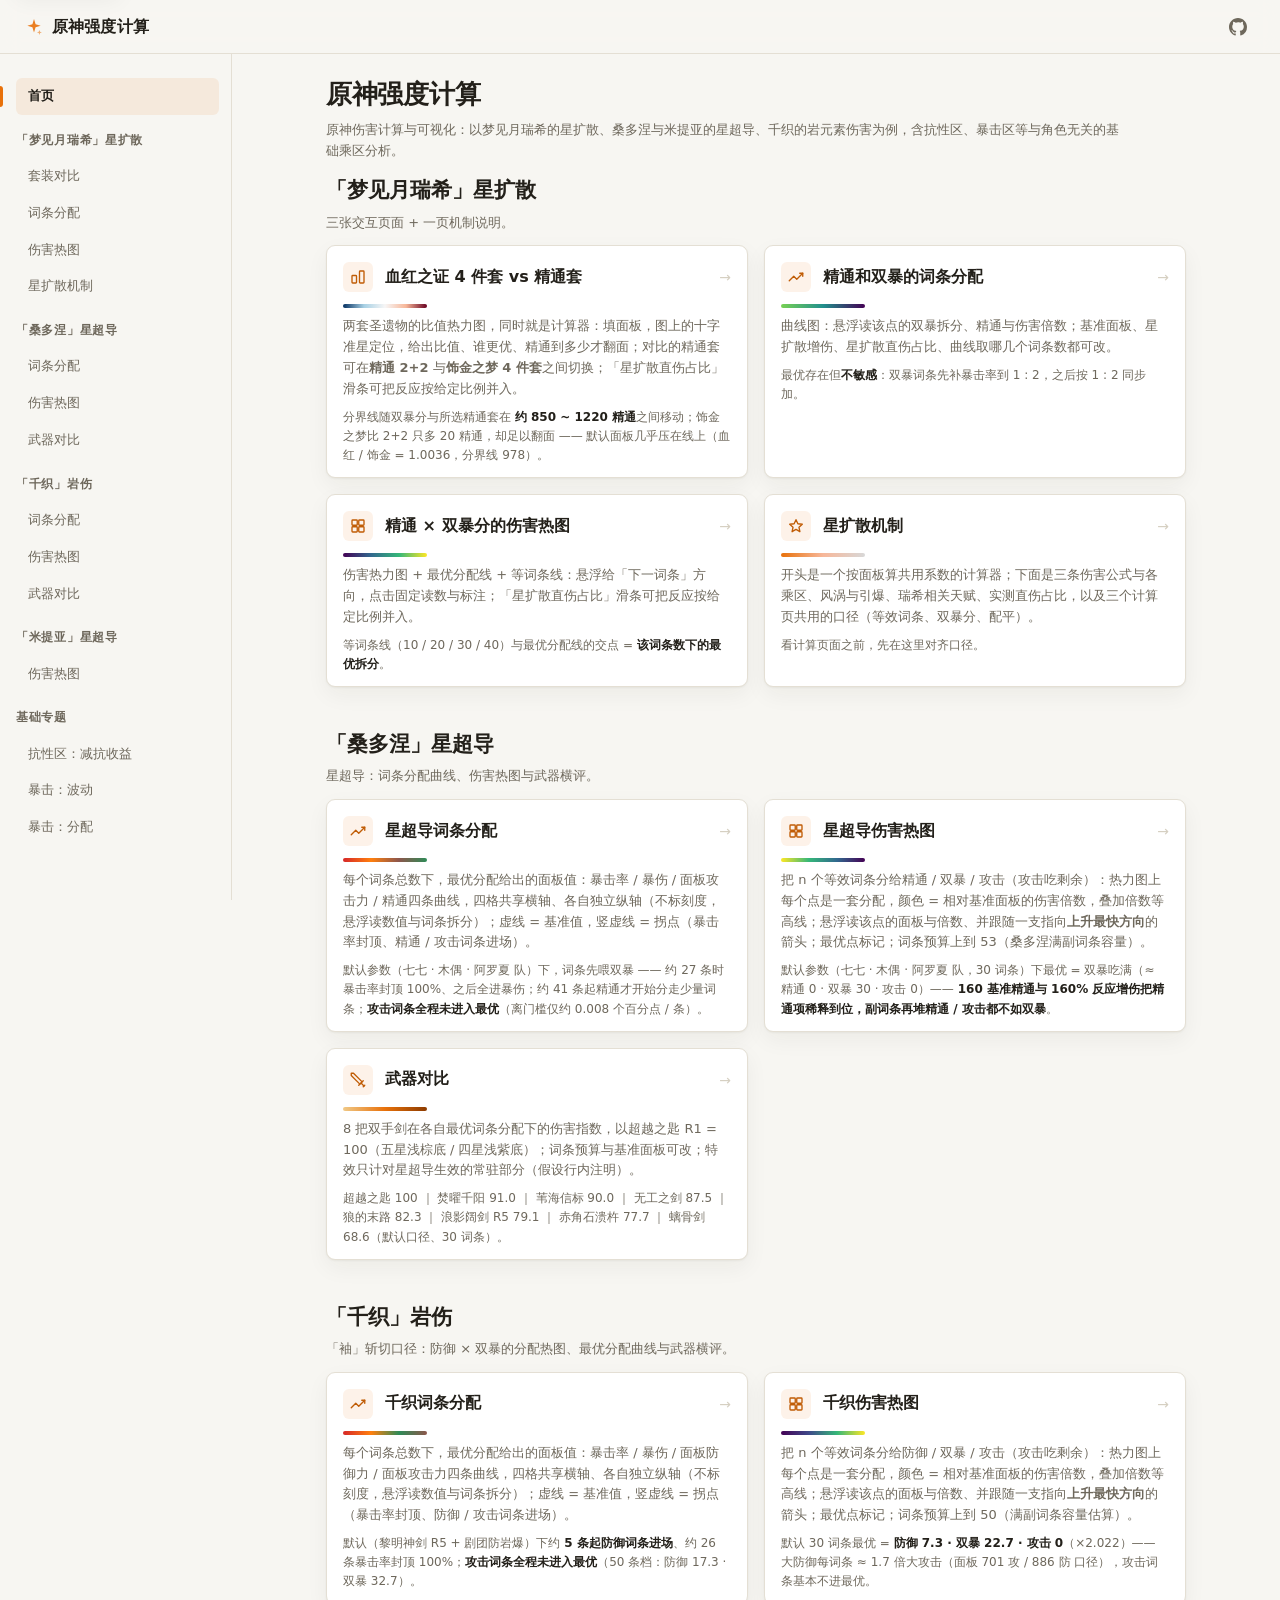
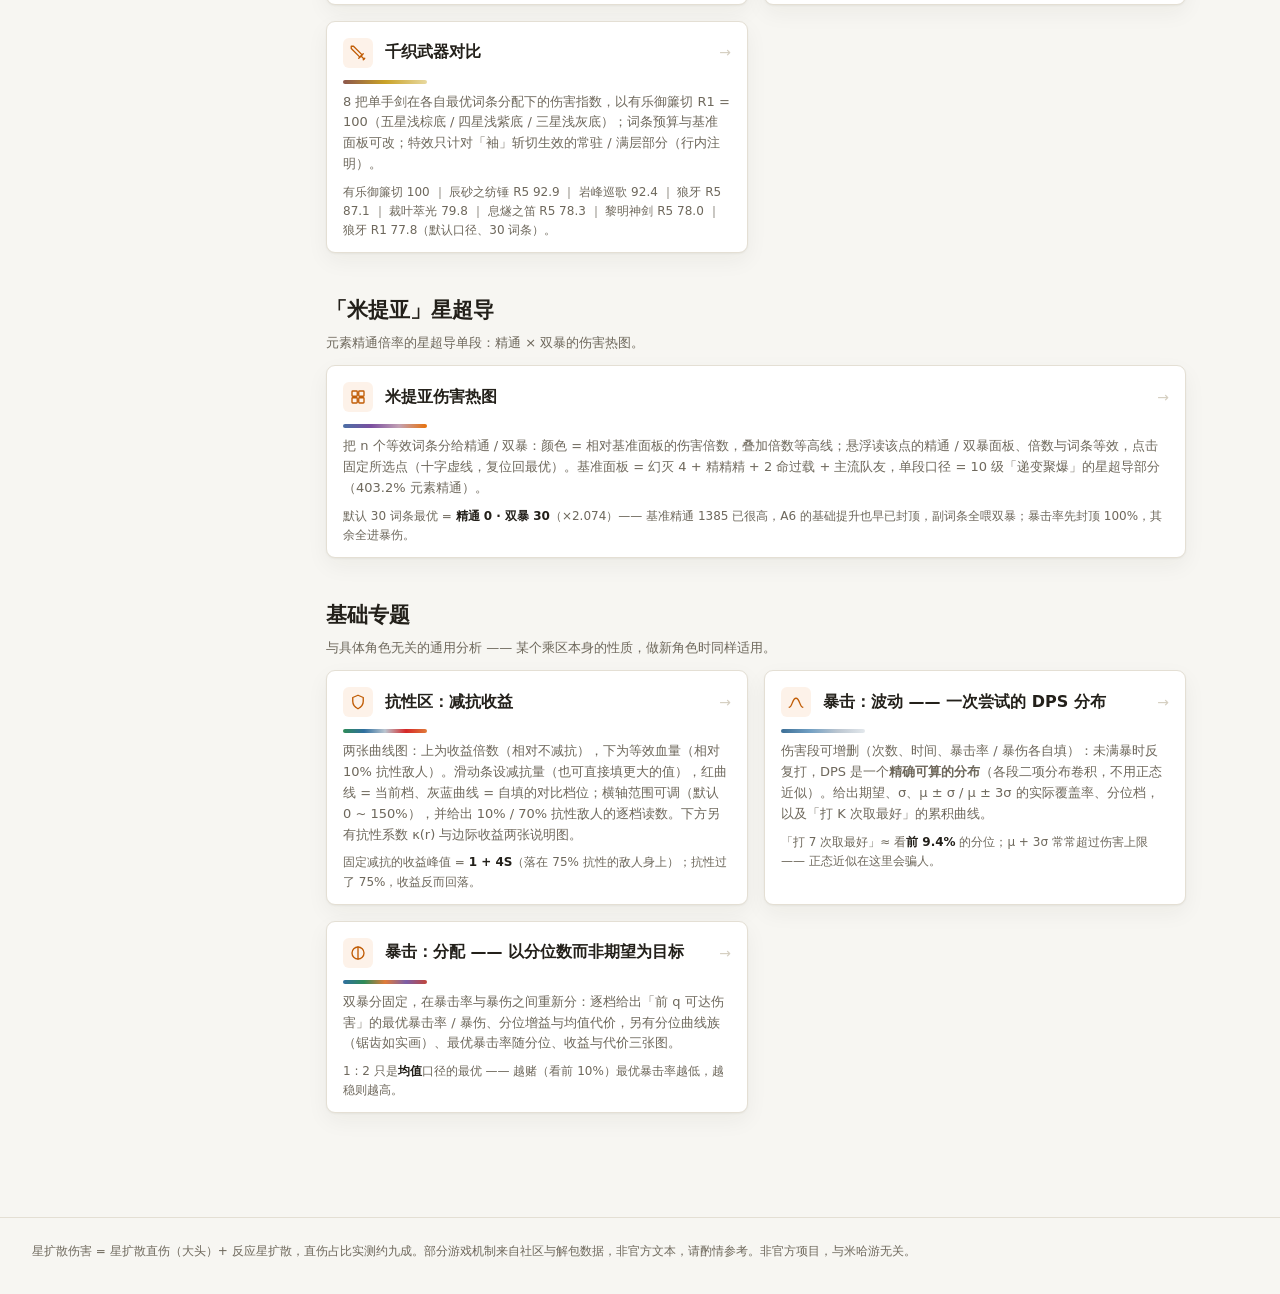
==== commit 8f9cb86e: "feat(mitya): add stellar-conduct damage heatmap" ====
--- a/index.html
+++ b/index.html
@@ -45,6 +45,7 @@
 <script src="web/js/core/mizuki.js"></script>
 <script src="web/js/core/sandrone.js"></script>
 <script src="web/js/core/chiori.js"></script>
+<script src="web/js/core/mitya.js"></script>
 <script src="web/js/ui/panels.js"></script>
 <script src="web/js/ui/charts.js"></script>
 <script src="web/js/ui/tooltip.js"></script>
@@ -64,6 +65,7 @@
 <script src="web/js/modules/chiori_dmg_map.js"></script>
 <script src="web/js/modules/chiori_alloc_curve.js"></script>
 <script src="web/js/modules/chiori_weapon_compare.js"></script>
+<script src="web/js/modules/mitya_dmg_map.js"></script>
 <script src="web/js/app.js"></script>
 </body>
 </html>
--- a/web/css/app.css
+++ b/web/css/app.css
@@ -238,6 +238,7 @@
 
 /* --- 结论条 --------------------------------------------------------------- */
 .verdict {
+  position: relative;
   background: var(--surface);
   border: 1px solid var(--border);
   border-left: 3px solid var(--accent);
@@ -252,8 +253,39 @@
   font-variant-numeric: tabular-nums;
 }
 .verdict__who { font-size: var(--fs-lg); font-weight: 600; }
-.verdict__sub { font-size: var(--fs-sm); color: var(--text-dim); margin-top: 2px; }
+.verdict__sub { font-size: var(--fs-sm); color: var(--text-dim); font-variant-numeric: tabular-nums; }
 .verdict__sub b { color: var(--text); }
+/* 底部：左 = 分配 / 面板两行，右 = 假设说明（右下角，不另起行） */
+.verdict__foot { display: flex; justify-content: space-between; align-items: flex-end; gap: 16px; flex-wrap: wrap; font-variant-numeric: tabular-nums; }
+.verdict__vrows { display: flex; flex-direction: column; gap: 1px; }
+.verdict__note { text-align: right; color: var(--text-dim); font-size: var(--fs-xs); line-height: 1.7; white-space: nowrap; }
+.verdict__vk { color: var(--text); font-size: var(--fs-lg); font-weight: 600; margin-right: 8px; }
+.verdict__vv { font-size: var(--fs-lg); }
+.verdict__bar { display: flex; align-items: center; gap: 8px; font-size: var(--fs-sm); color: var(--text-dim); }
+.verdict__st { color: var(--text); font-weight: 600; font-size: var(--fs-lg); }
+.verdict__mul { color: var(--text); font-weight: 600; font-size: var(--fs-lg); font-variant-numeric: tabular-nums; }
+.verdict__reset {
+  margin-left: auto; font: inherit; font-size: var(--fs-xs); color: var(--text-dim);
+  background: none; border: 1px solid var(--border); border-radius: var(--r-sm);
+  padding: 1px 8px; cursor: pointer;
+}
+.verdict__reset:hover { color: var(--text); border-color: var(--text-dim); }
+.verdict__reset[hidden] { display: none; }
+/* 三部件伤害格：标签 / 期望（大号）/ 暴击·未暴击 */
+.verdict__dmg { display: flex; gap: 10px; margin: 4px 0 2px; }
+.verdict__cells { display: flex; gap: 10px; flex: 1; }
+.dcell { flex: 1; border: 1px solid var(--border); border-radius: var(--r-sm); padding: 4px 12px 6px; }
+.dcell__k { color: var(--text-dim); font-size: var(--fs-xs); font-weight: 600; margin-right: 6px; }
+.dcell__v { font-size: var(--fs-2xl); font-weight: 650; font-variant-numeric: tabular-nums; }
+.dcell__c { display: block; font-size: var(--fs-xs); color: var(--text-dim); font-variant-numeric: tabular-nums; }
+.dcell__c b { color: var(--text); }
+/* 计算过程公式面板（悬浮数字时出现、跟随鼠标；KaTeX 渲染） */
+.calcpop {
+  position: fixed; display: none; z-index: 7; pointer-events: none;
+  background: var(--surface); border: 1px solid var(--border); border-radius: var(--r-sm);
+  box-shadow: var(--shadow-2); padding: 8px 14px; font-size: 12.5px; max-width: 96vw;
+}
+.calcpop__t { color: var(--text); font-size: var(--fs-lg); font-weight: 600; margin-bottom: 5px; }
 .verdict .bad { color: var(--bad); }
 
 .v-grid {
@@ -302,6 +334,7 @@
 .tip__bar i { display: block; height: 100%; background: #a9cfcf; }
 .tip__barlbl { display: flex; justify-content: space-between; font-size: 11px; color: var(--text-dim); }
 .tip__bad { color: var(--bad); font-weight: 600; margin: 2px 0 3px; }
+.tip__crit { color: var(--text-dim); font-size: 11px; margin: 1px 0 0; }
 .tip__note { margin-top: 7px; padding-top: 6px; border-top: 1px solid var(--surface-2); color: var(--text-dim); }
 .tip__sw { display: inline-block; width: 9px; height: 9px; border-radius: 2px; margin-right: 6px; vertical-align: -1px; }
 
@@ -377,6 +410,27 @@
 }
 .field--full, .readout--full, .hint { grid-column: 1 / -1; }
 
+/* 折叠组（controls.js 的 group 类型）：默认收起、点标题展开；组内仍是两列 */
+.ctlgrp {
+  grid-column: 1 / -1;
+  border-top: 1px solid var(--border);
+  padding-top: var(--sp-2);
+}
+.ctlgrp__hd {
+  display: flex; align-items: center; gap: 6px;
+  font-size: var(--fs-sm); font-weight: 650; color: var(--text-dim);
+  cursor: pointer; list-style: none; user-select: none;
+}
+.ctlgrp__hd::-webkit-details-marker { display: none; }
+.ctlgrp__hd::before { content: '▸'; font-size: 10px; transition: transform var(--dur); }
+.ctlgrp[open] > .ctlgrp__hd::before { transform: rotate(90deg); }
+.ctlgrp__hd:hover { color: var(--text); }
+.ctlgrp__body {
+  display: grid; grid-template-columns: minmax(0, 1fr) minmax(0, 1fr);
+  column-gap: var(--sp-3); row-gap: var(--sp-3);
+  padding-top: var(--sp-3);
+}
+
 /* 说明块：统一收在面板底部（输入口径等，动手前扫一眼即可） */
 .inspector__notes {
   grid-column: 1 / -1;
@@ -509,10 +563,10 @@
 .segcard .del:hover { color: var(--bad); border-color: var(--bad); }
 
 .readout {
-  display: flex; align-items: baseline; gap: var(--sp-2);
+  display: flex; align-items: baseline; gap: var(--sp-2); flex-wrap: wrap;   /* 值太长时整体折到第二行 */
   font-size: var(--fs-xs); color: var(--text-dim);
-  white-space: nowrap;
-}
+}
+.readout > span { white-space: nowrap; }   /* 单个标签 / 值内部不折行 */
 .readout__v {
   font-family: var(--mono); font-size: var(--fs-sm); font-weight: 600;
   font-variant-numeric: tabular-nums; color: var(--accent-deep);
@@ -611,6 +665,7 @@
 .s11 { background: linear-gradient(90deg, #d62728, #ff7f0e, #2e8b57, #8c564b); }
 .s12 { background: linear-gradient(90deg, #440154, #3e4989, #35b779, #fde725); }
 .s13 { background: linear-gradient(90deg, #8c564b, #c9a227, #e8d9a0); }
+.s14 { background: linear-gradient(90deg, #4a6fa5, #7b4fa0, #c3a1b4, #e8710a); }
 
 /* 武器对比的行表 */
 .wlist { border: 1px solid var(--border); border-radius: var(--r-md); overflow: hidden; background: var(--surface); box-shadow: var(--shadow-1); }
@@ -620,10 +675,12 @@
   font-variant-numeric: tabular-nums;
 }
 .wrow:first-child { border-top: 0; }
-.wrow.t5 { background: #f8f1e3; }   /* 五星：浅棕黄 */
-.wrow.t4 { background: #f3f0fa; }   /* 四星：浅紫 */
-.wrow.t3 { background: #f2f1ec; }   /* 三星：浅灰 */
+/* 品阶底色：浅色底、同亮度带、低饱和 —— 色相取自游戏内实测 RGB（2026-10-16），冷色加一点暖调与页面底色协调 */
+.wrow.t5 { background: #f7efdc; }   /* 五星：浅暖砂（163,107,39） */
+.wrow.t4 { background: #f1ebf7; }   /* 四星：浅丁香紫（114,97,134） */
+.wrow.t3 { background: #e7eef7; }   /* 三星：浅钢蓝（104,118,134） */
 .wrow.base { box-shadow: inset 3px 0 0 var(--steel); }
+.wrow .wname { font-weight: 600; }
 .wrow .wsub { color: var(--text-dim); font-size: var(--fs-xs); margin-top: 2px; }
 .wrow .wnote { color: var(--text-dim); font-size: var(--fs-xs); }
 .wrow .wsplit { color: var(--text-dim); font-size: var(--fs-xs); }
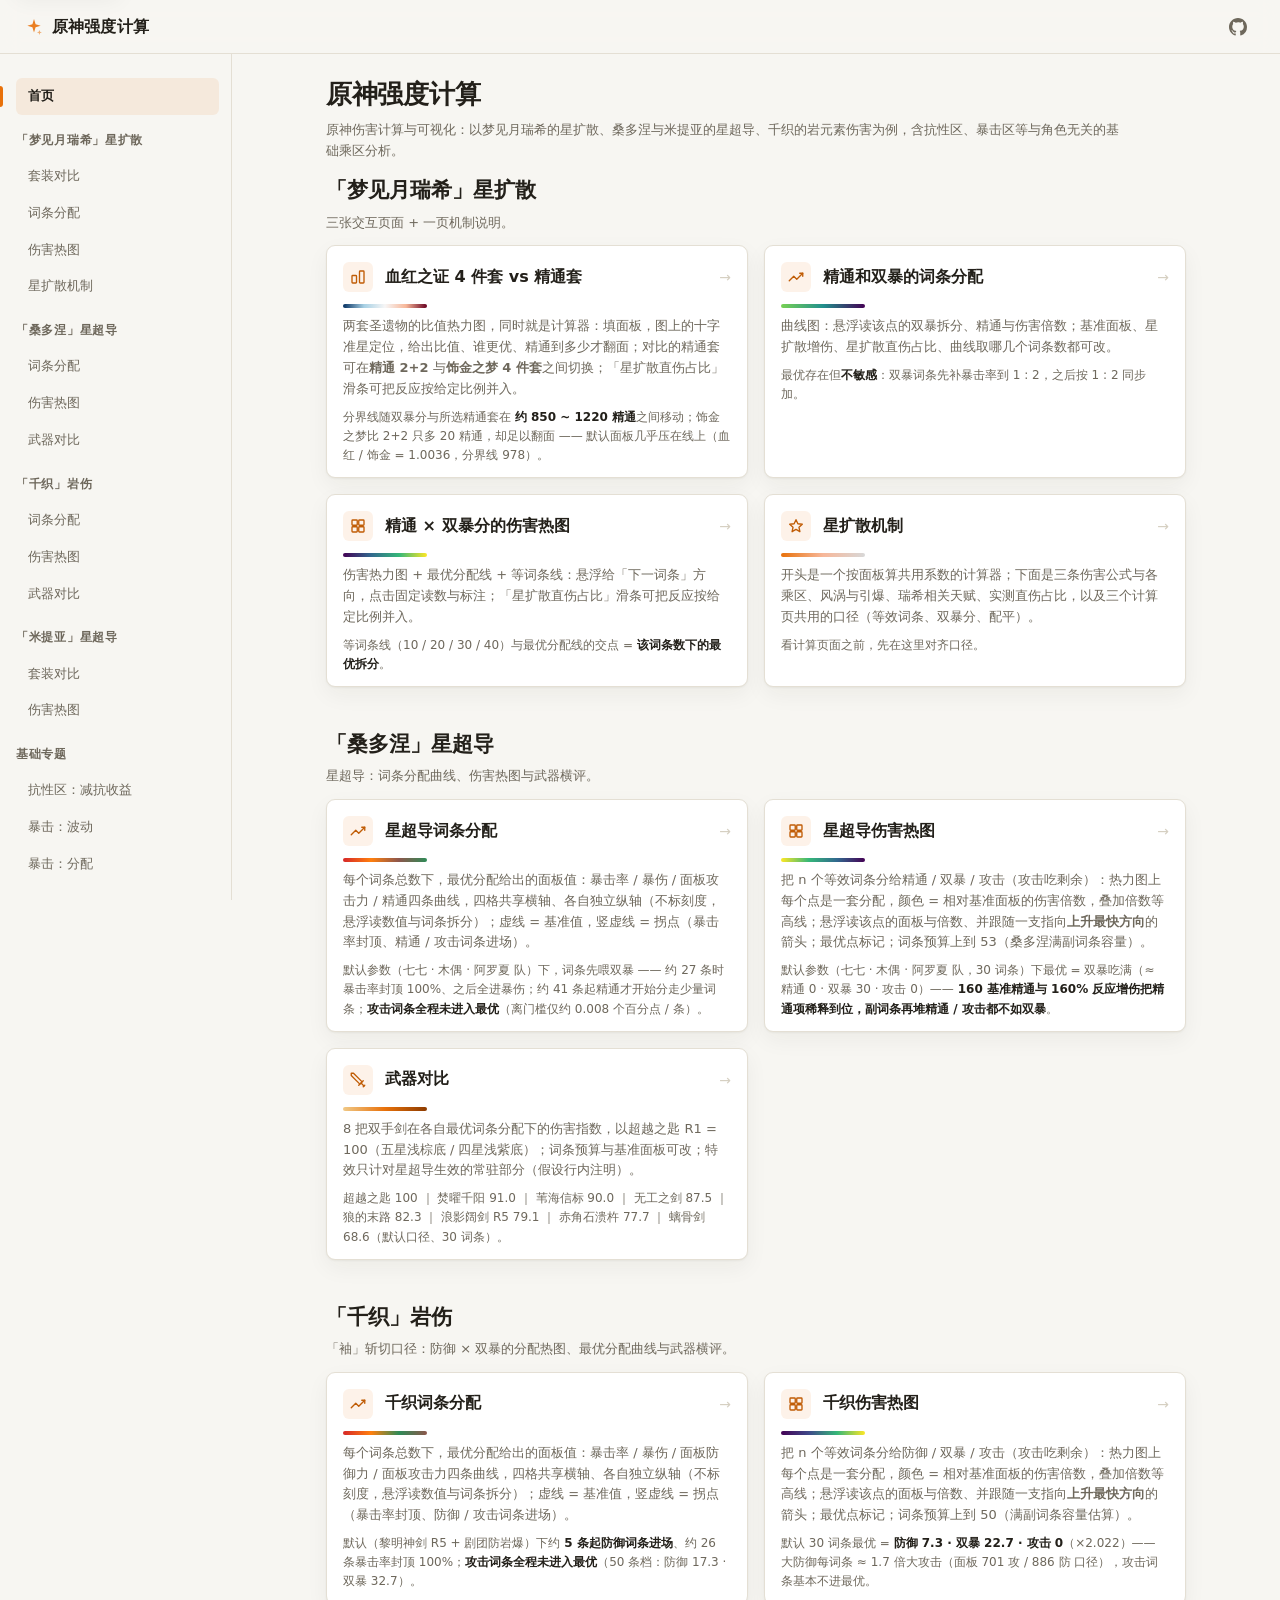
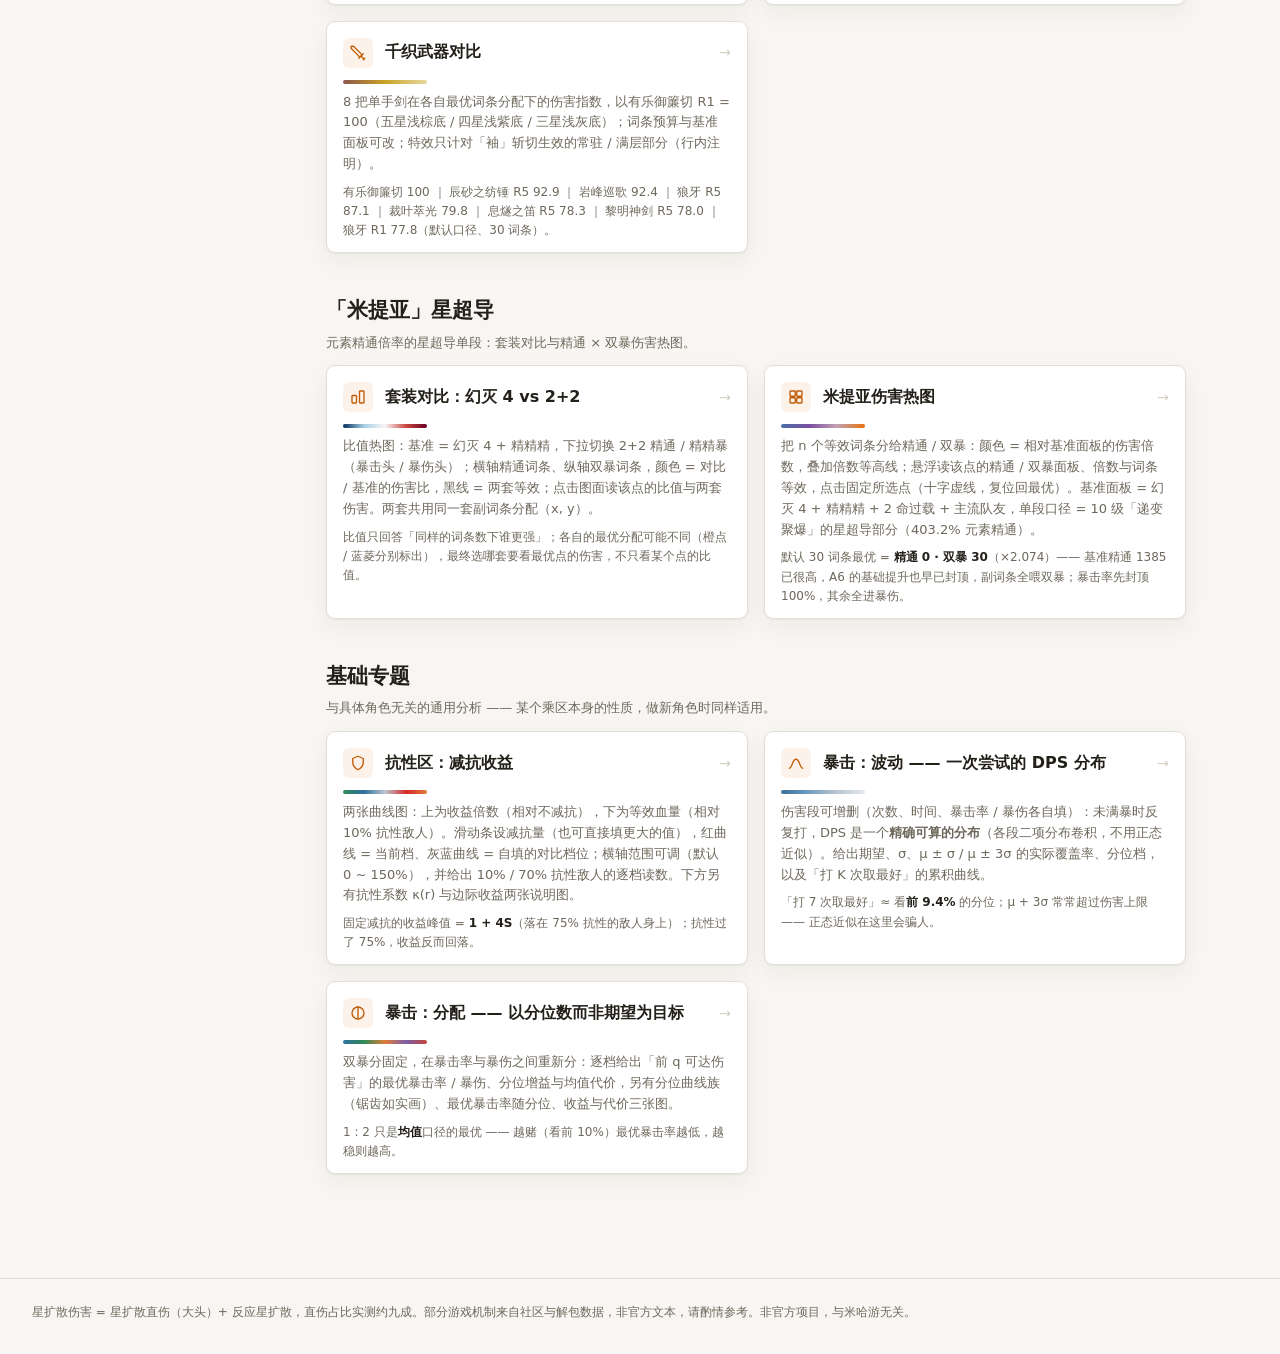
==== commit f315969f: "feat(mitya): add set and main-stat comparison heatmap" ====
--- a/index.html
+++ b/index.html
@@ -65,6 +65,7 @@
 <script src="web/js/modules/chiori_dmg_map.js"></script>
 <script src="web/js/modules/chiori_alloc_curve.js"></script>
 <script src="web/js/modules/chiori_weapon_compare.js"></script>
+<script src="web/js/modules/mitya_set_vs.js"></script>
 <script src="web/js/modules/mitya_dmg_map.js"></script>
 <script src="web/js/app.js"></script>
 </body>
--- a/web/css/app.css
+++ b/web/css/app.css
@@ -666,6 +666,7 @@
 .s12 { background: linear-gradient(90deg, #440154, #3e4989, #35b779, #fde725); }
 .s13 { background: linear-gradient(90deg, #8c564b, #c9a227, #e8d9a0); }
 .s14 { background: linear-gradient(90deg, #4a6fa5, #7b4fa0, #c3a1b4, #e8710a); }
+.s15 { background: linear-gradient(90deg, #053061, #a7d0e4, #f7f6f6, #c94741, #67001f); }
 
 /* 武器对比的行表 */
 .wlist { border: 1px solid var(--border); border-radius: var(--r-md); overflow: hidden; background: var(--surface); box-shadow: var(--shadow-1); }
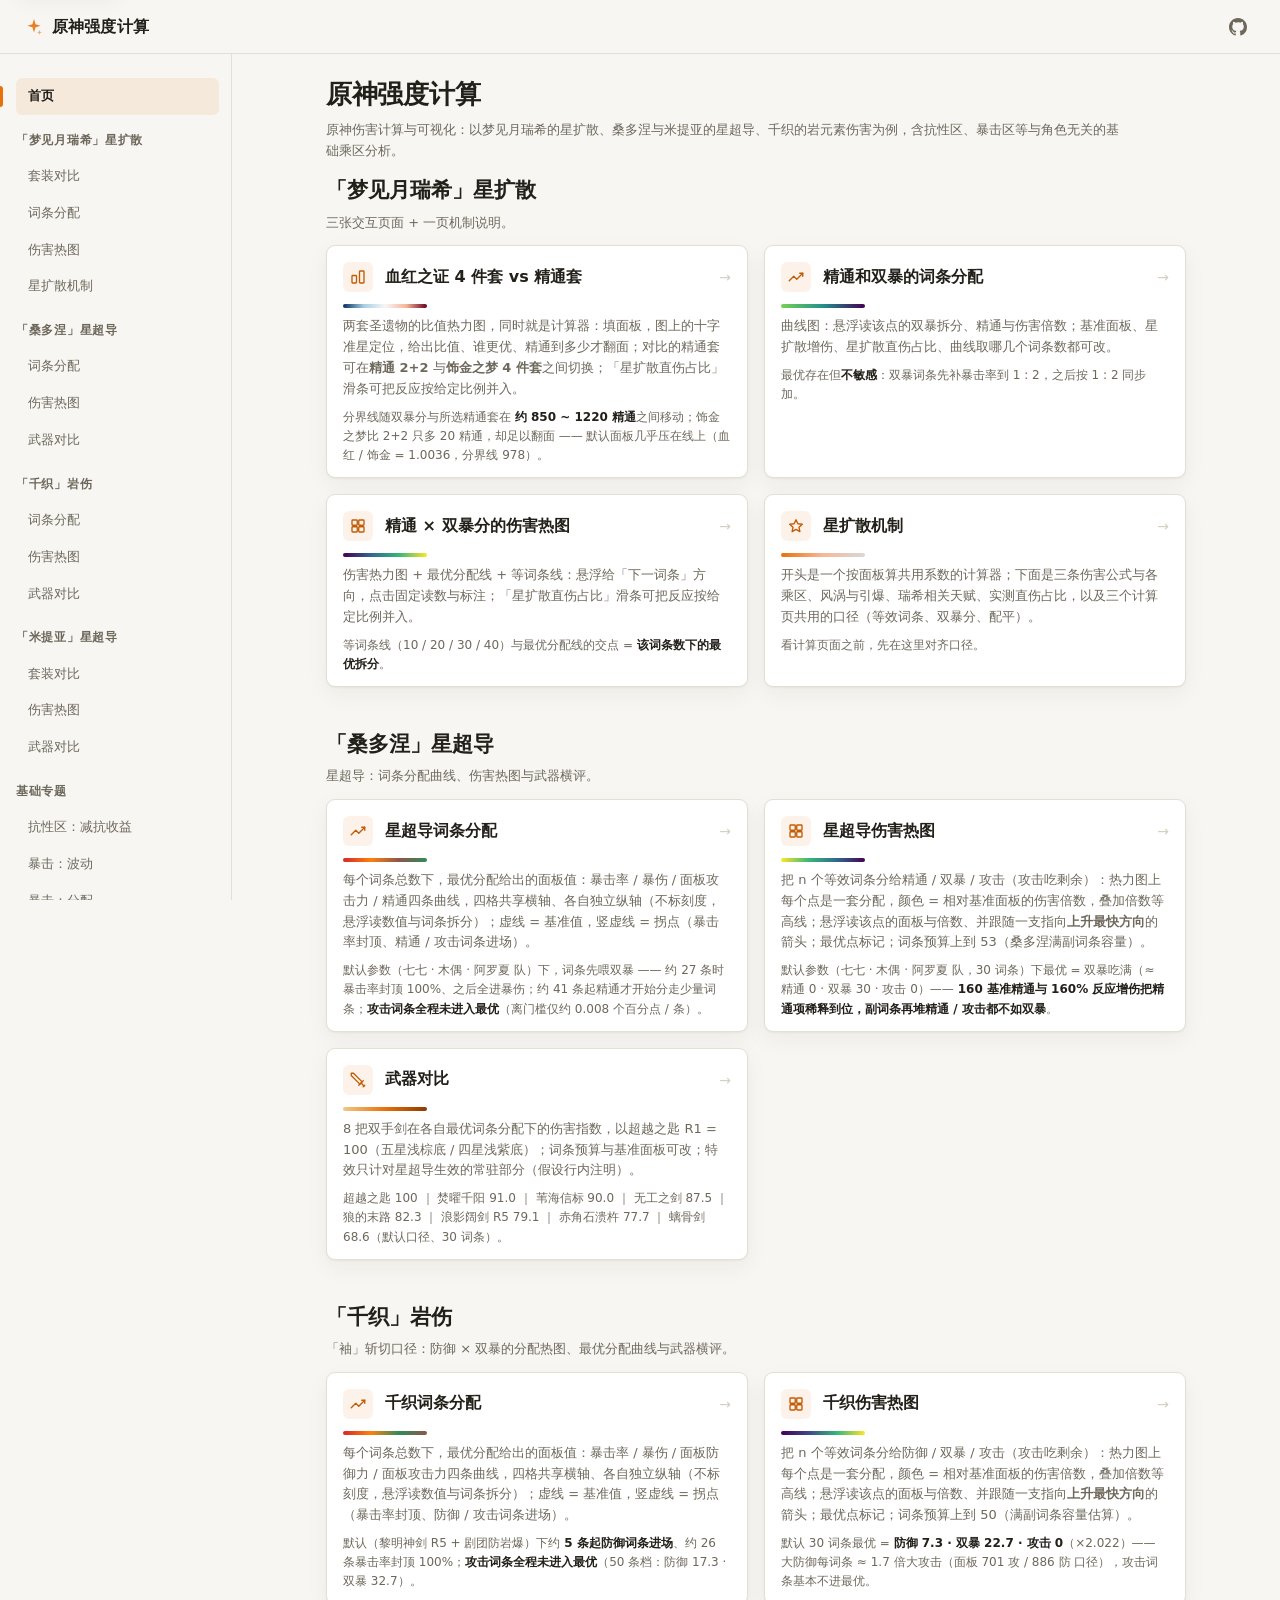
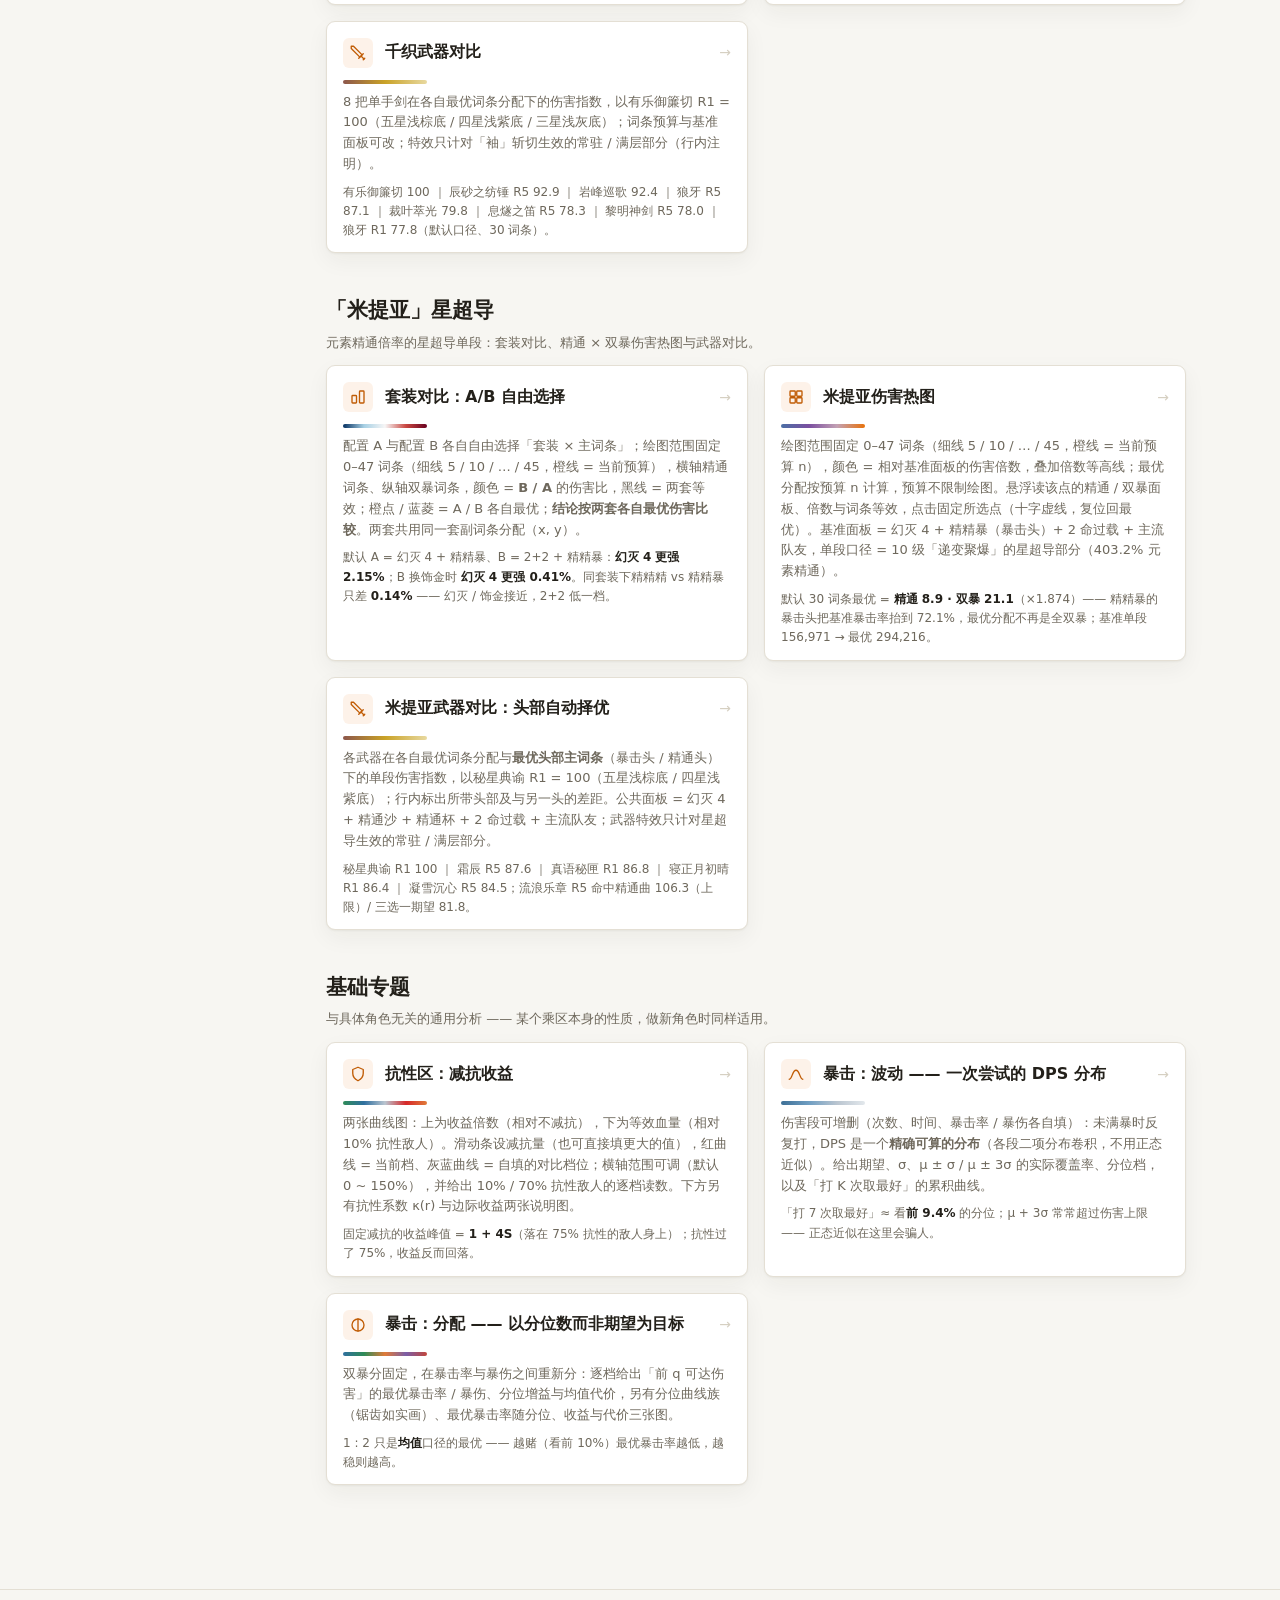
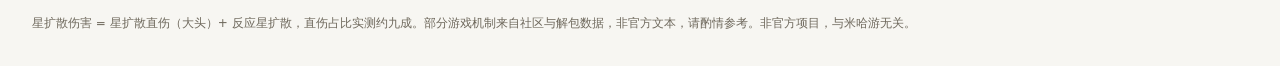
==== commit 157e0b50: "feat(mitya): add weapon comparison with per-weapon head choice" ====
--- a/index.html
+++ b/index.html
@@ -67,6 +67,7 @@
 <script src="web/js/modules/chiori_weapon_compare.js"></script>
 <script src="web/js/modules/mitya_set_vs.js"></script>
 <script src="web/js/modules/mitya_dmg_map.js"></script>
+<script src="web/js/modules/mitya_weapon_compare.js"></script>
 <script src="web/js/app.js"></script>
 </body>
 </html>
--- a/web/css/app.css
+++ b/web/css/app.css
@@ -685,6 +685,8 @@
 .wrow .wsub { color: var(--text-dim); font-size: var(--fs-xs); margin-top: 2px; }
 .wrow .wnote { color: var(--text-dim); font-size: var(--fs-xs); }
 .wrow .wsplit { color: var(--text-dim); font-size: var(--fs-xs); }
+.wrow .whead { color: var(--text-dim); font-size: var(--fs-xs); margin-top: 2px; }
+.wrow .whead b { color: var(--text); font-weight: 600; }
 .wbar { display: flex; align-items: center; gap: 8px; }
 .wbar .fill { height: 8px; border-radius: 4px; background: var(--accent); }
 .wbar b { font-variant-numeric: tabular-nums; font-size: var(--fs-sm); min-width: 44px; }
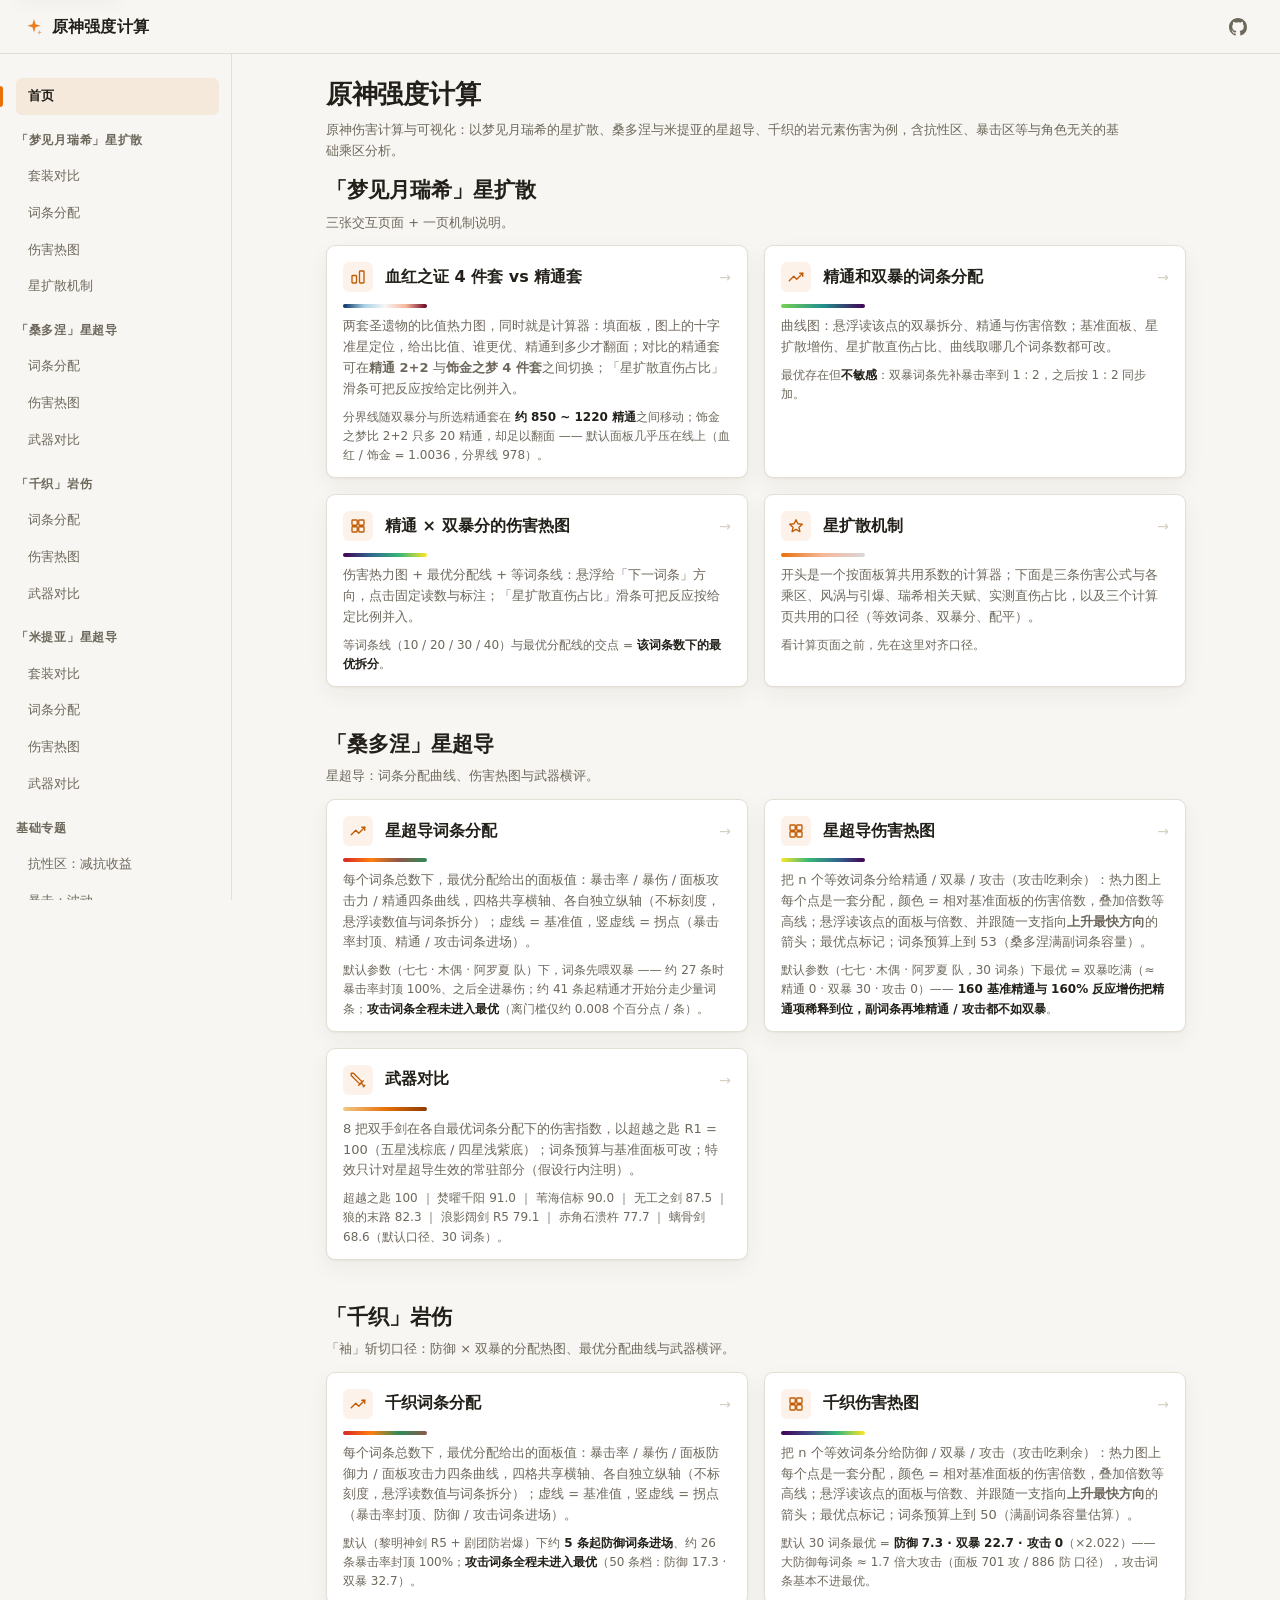
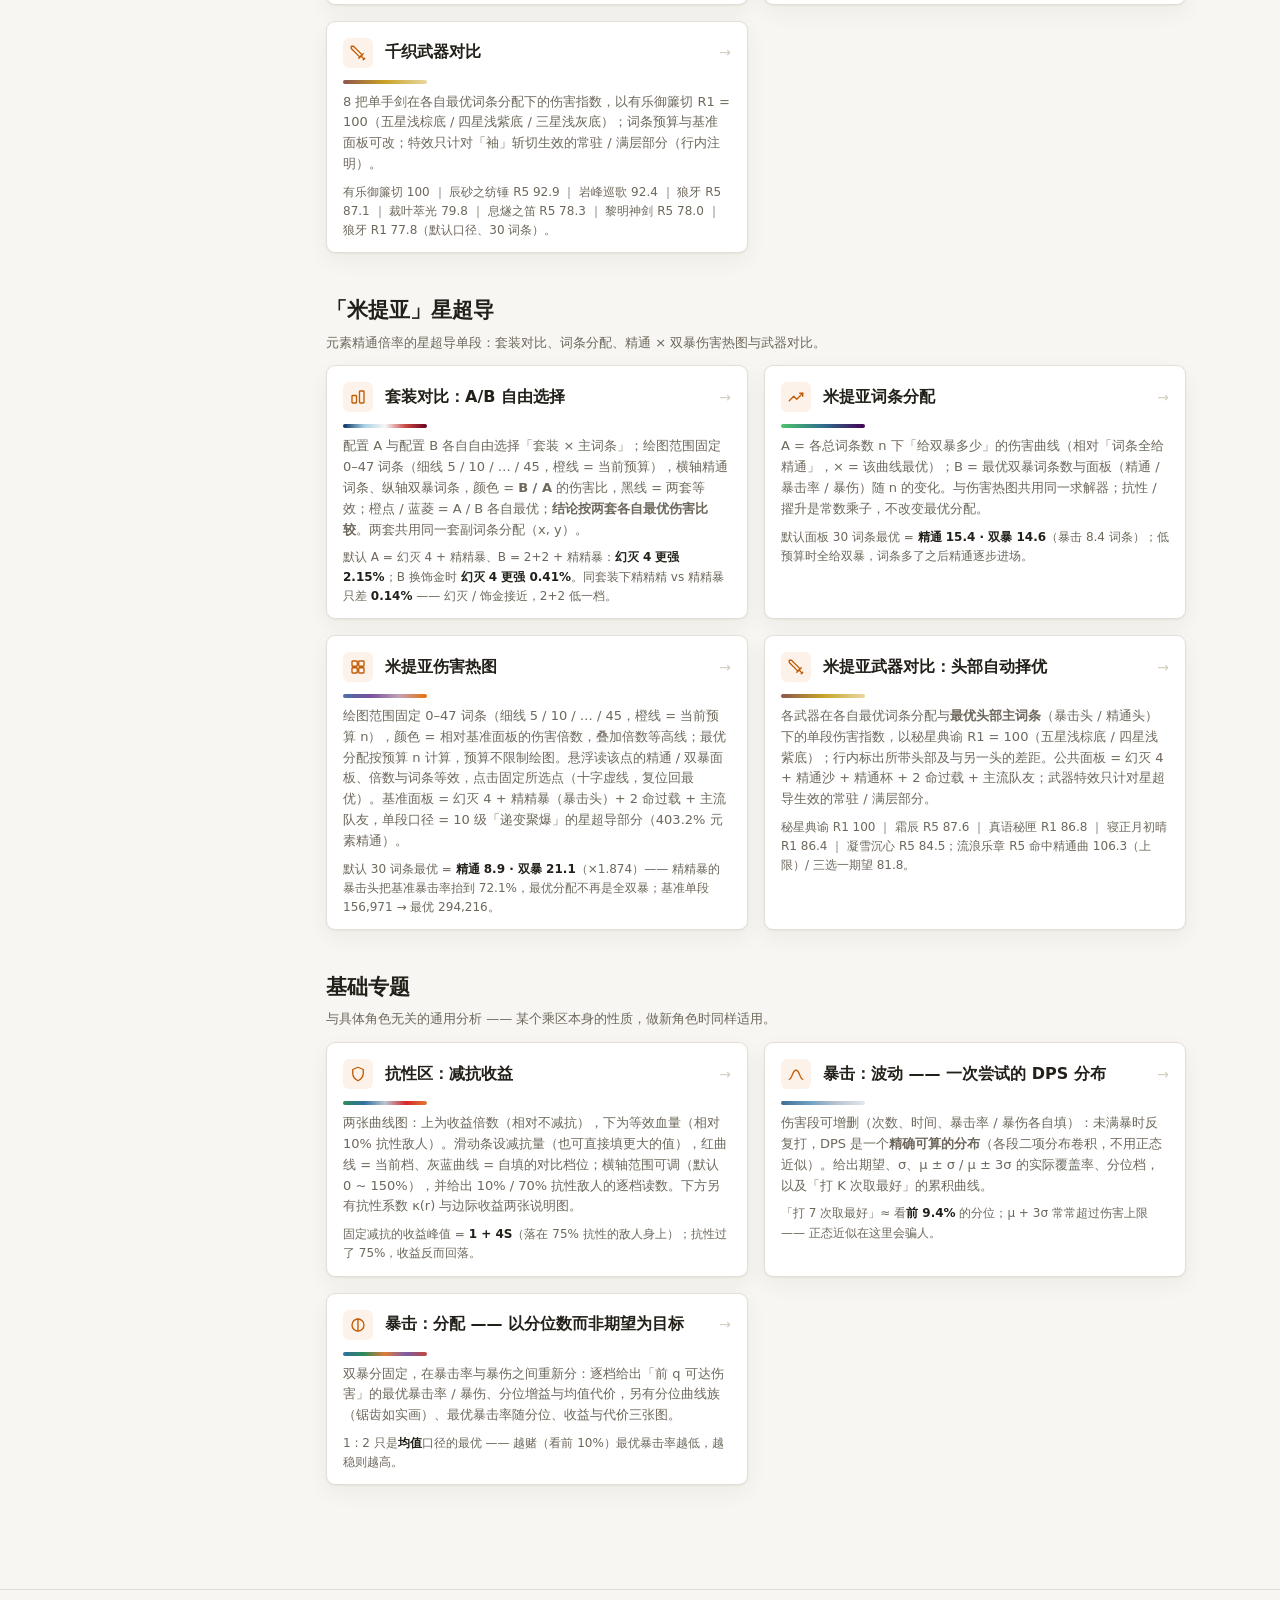
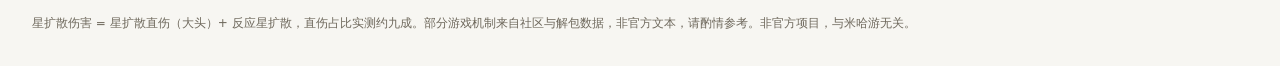
==== commit 7ab91360: "feat(mitya): add the allocation page" ====
--- a/index.html
+++ b/index.html
@@ -66,6 +66,7 @@
 <script src="web/js/modules/chiori_alloc_curve.js"></script>
 <script src="web/js/modules/chiori_weapon_compare.js"></script>
 <script src="web/js/modules/mitya_set_vs.js"></script>
+<script src="web/js/modules/mitya_alloc_curve.js"></script>
 <script src="web/js/modules/mitya_dmg_map.js"></script>
 <script src="web/js/modules/mitya_weapon_compare.js"></script>
 <script src="web/js/app.js"></script>
--- a/web/css/app.css
+++ b/web/css/app.css
@@ -202,6 +202,8 @@
 
 .chartwrap { position: relative; }
 .chart { width: 100%; }
+/* 悬停自绘光标：隐藏原生光标（叠加层里按鼠标热点画精确圆点） */
+.chartwrap.hidecursor, .chartwrap.hidecursor * { cursor: none !important; }
 
 /* 图表下方的说明（读图约定等） */
 .chartnote {
@@ -666,6 +668,7 @@
 .s12 { background: linear-gradient(90deg, #440154, #3e4989, #35b779, #fde725); }
 .s13 { background: linear-gradient(90deg, #8c564b, #c9a227, #e8d9a0); }
 .s14 { background: linear-gradient(90deg, #4a6fa5, #7b4fa0, #c3a1b4, #e8710a); }
+.s16 { background: linear-gradient(90deg, #4ec36b, #2e6f8e, #440154); }
 .s15 { background: linear-gradient(90deg, #053061, #a7d0e4, #f7f6f6, #c94741, #67001f); }
 
 /* 武器对比的行表 */
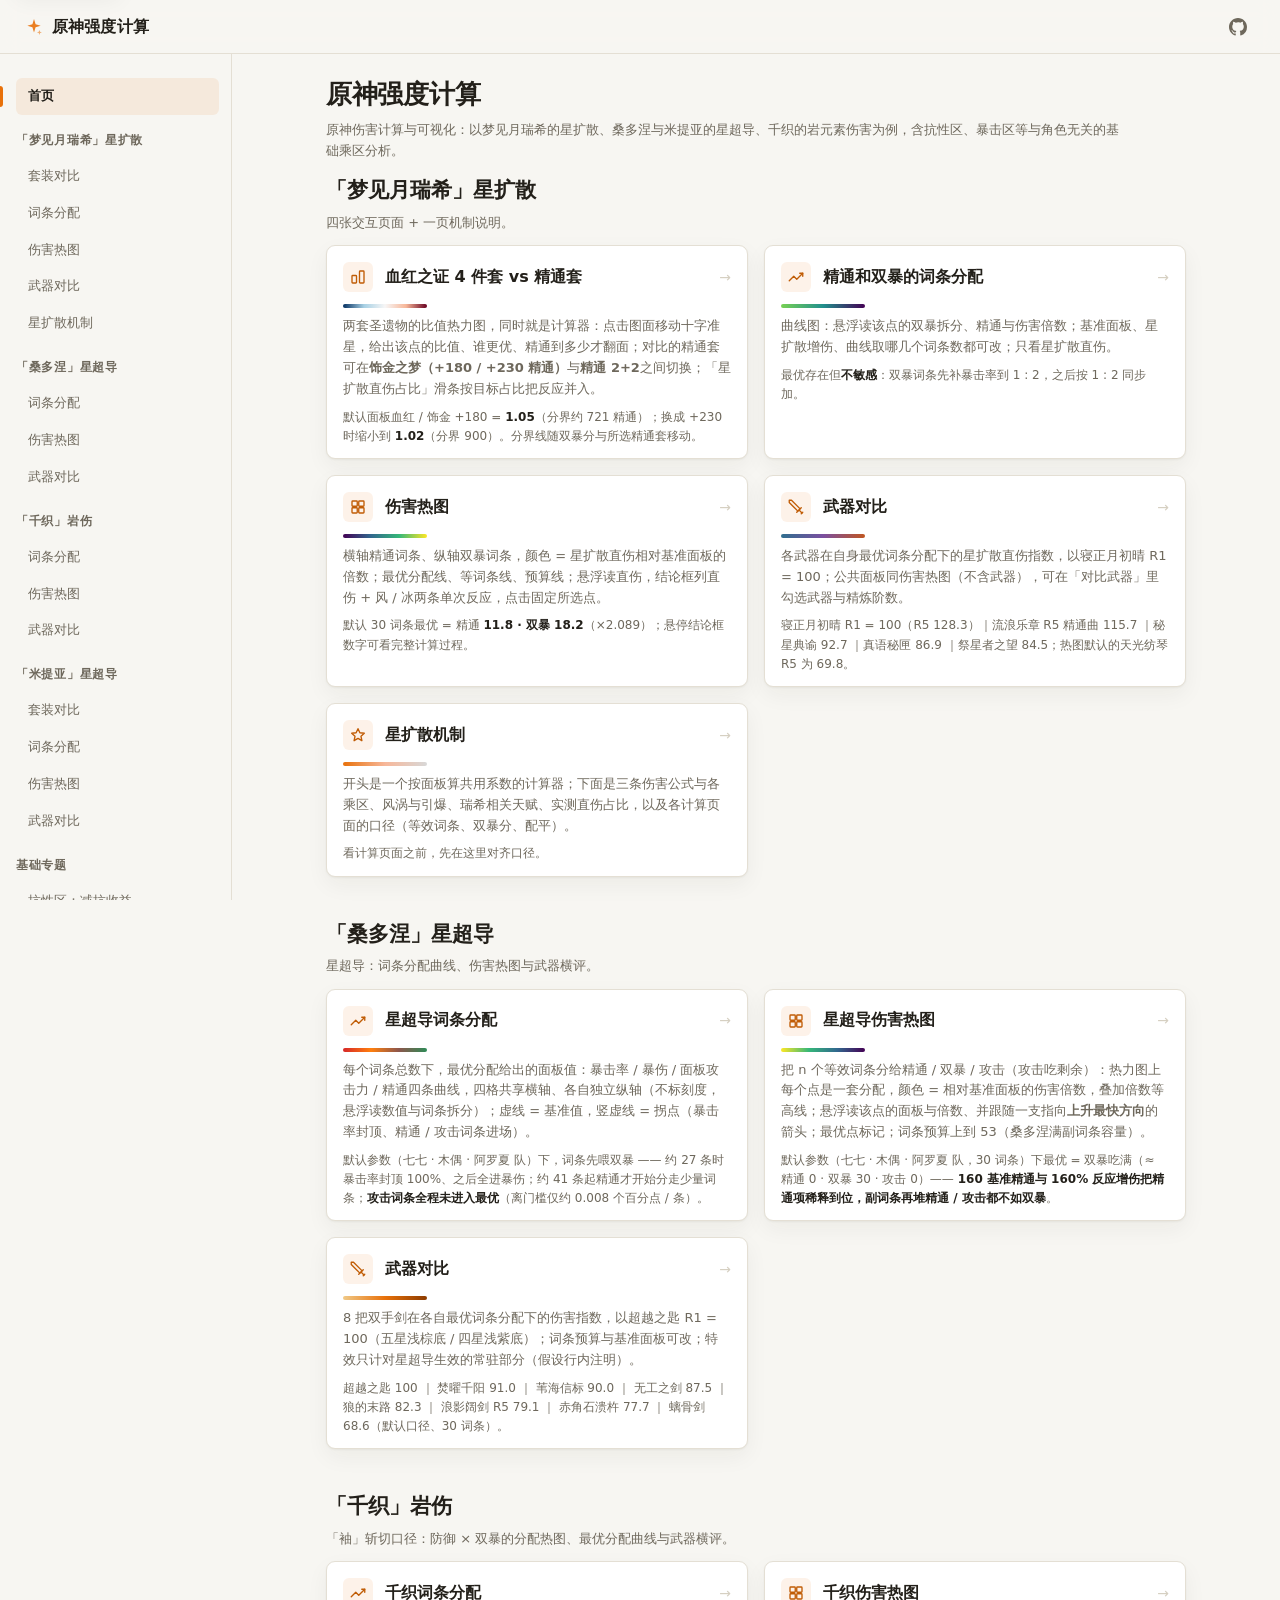
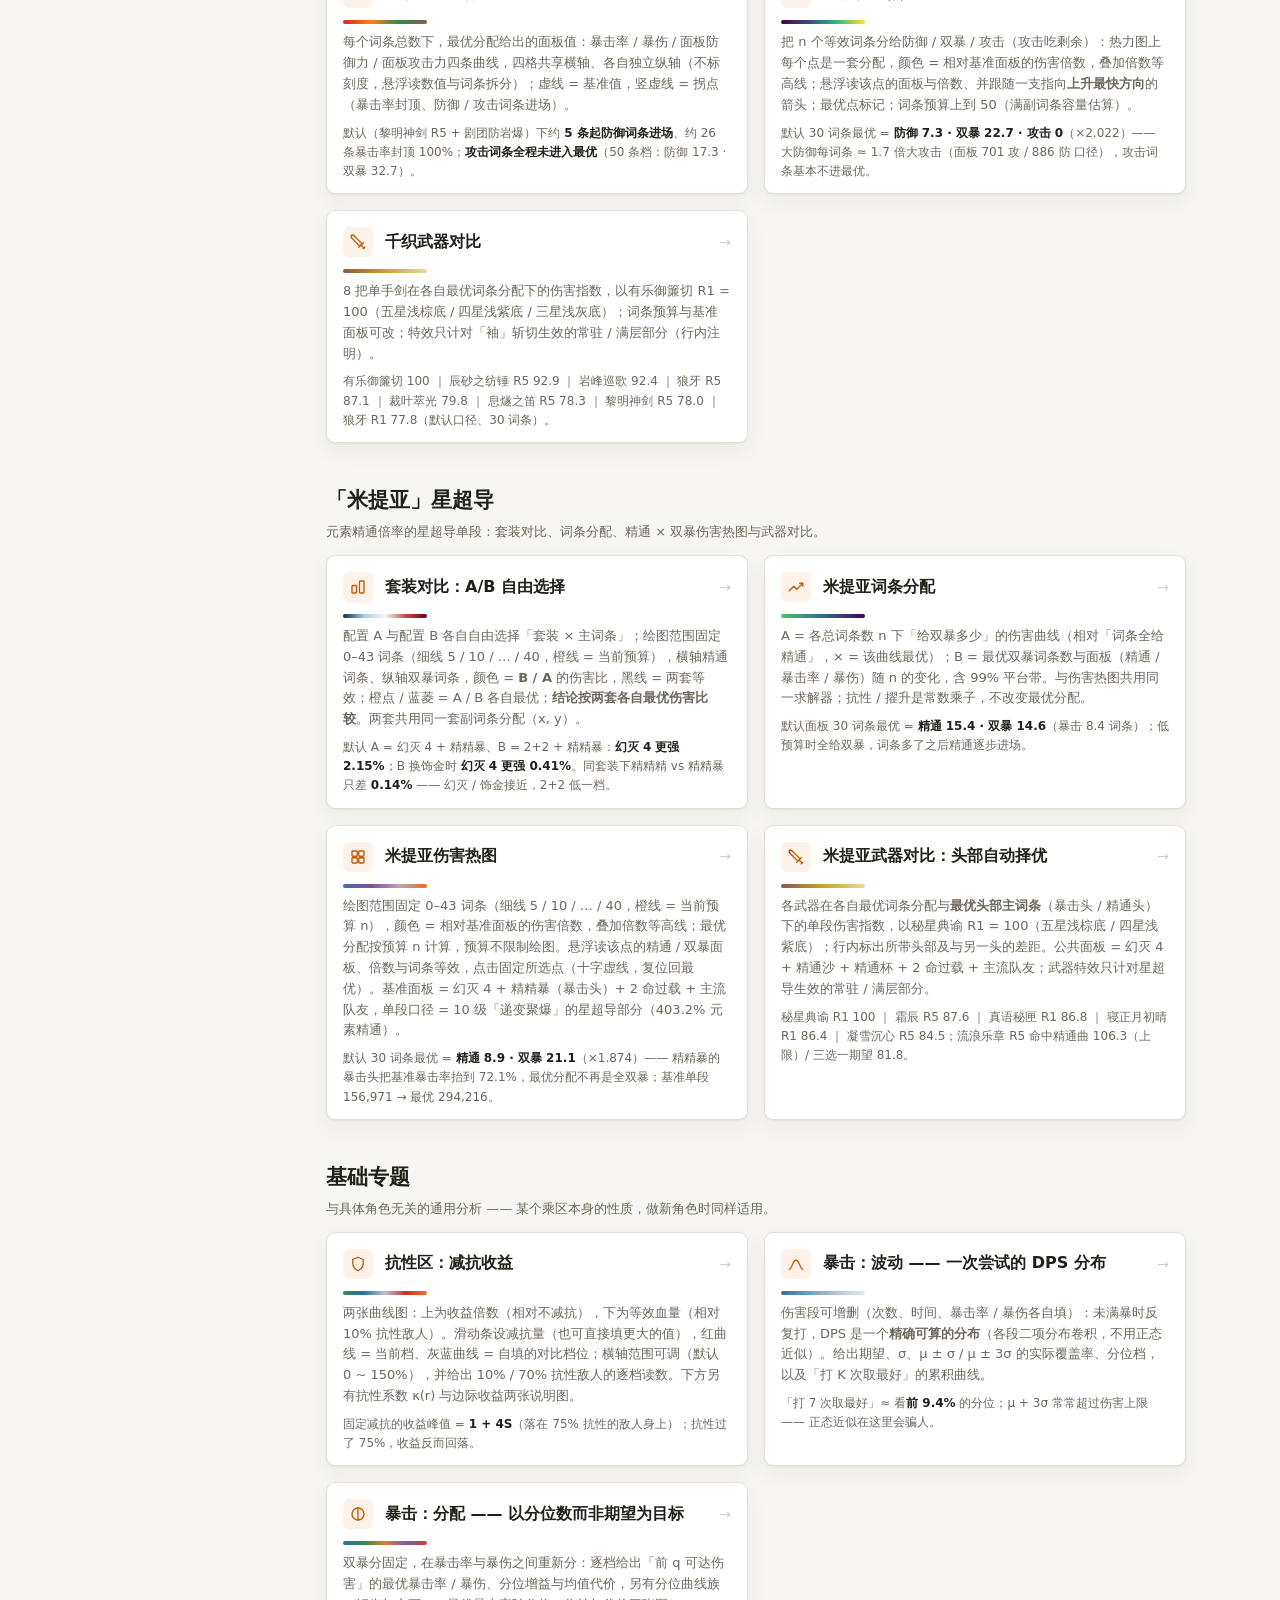
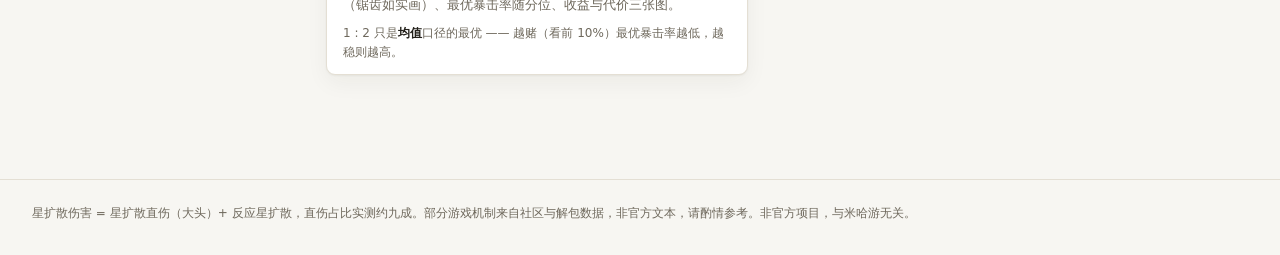
==== commit 3cdb62f0: "feat(mizuki): add the weapon comparison page" ====
--- a/index.html
+++ b/index.html
@@ -56,6 +56,7 @@
 <script src="web/js/modules/crit_split.js"></script>
 <script src="web/js/modules/em_vs_crit.js"></script>
 <script src="web/js/modules/em_crit_map.js"></script>
+<script src="web/js/modules/mizuki_weapon_compare.js"></script>
 <script src="web/js/modules/scarlet_vs_em.js"></script>
 <script src="web/js/modules/resistance.js"></script>
 <script src="web/js/modules/alloc_curve.js"></script>
--- a/web/css/app.css
+++ b/web/css/app.css
@@ -346,6 +346,9 @@
 .tip__hd .rl { text-align: right; font-family: var(--mono); font-size: 11.5px; color: var(--text-dim); }
 .tip__hd .vl { text-align: right; font-family: var(--mono); font-size: 11.5px; }
 .tip__hd .rg { text-align: right; font-size: 11px; color: var(--text-dim); white-space: nowrap; }
+/* 合计行：标签加粗；标签列加宽、词条数列收窄，数值右缘仍与下方两行对齐 */
+.tip__hd--sum { grid-template-columns: 60px 42px 1fr; }
+.tip__hd--sum .nm { font-weight: 600; }
 /* 等效行：属性贴左、数值与上方「xx 词条」同列对齐、范围推右 */
 .tip__eqr { display: grid; grid-template-columns: 44px 48px 1fr; column-gap: 6px; align-items: baseline; white-space: nowrap; }
 .tip__eqr .lb { color: var(--text-dim); }
@@ -526,6 +529,12 @@
   font: inherit; font-size: 13px; cursor: pointer;
 }
 .iprow__del:hover { color: var(--bad); border-color: var(--bad); }
+/* 自动派生项：只读、不可删除 */
+.iprow--derived .iprow__name, .iprow--derived .iprow__val {
+  display: flex; align-items: center;
+  background: var(--surface-2); color: var(--text-dim); border-style: dashed;
+}
+.iprow--derived .iprow__val { justify-content: flex-end; }
 .items-pop__ft {
   display: flex; align-items: center; justify-content: space-between;
   border-top: 1px dashed var(--border); padding-top: var(--sp-2);
@@ -670,6 +679,7 @@
 .s14 { background: linear-gradient(90deg, #4a6fa5, #7b4fa0, #c3a1b4, #e8710a); }
 .s16 { background: linear-gradient(90deg, #4ec36b, #2e6f8e, #440154); }
 .s15 { background: linear-gradient(90deg, #053061, #a7d0e4, #f7f6f6, #c94741, #67001f); }
+.s17 { background: linear-gradient(90deg, #2f6f8f, #7b4fa0, #c05621); }
 
 /* 武器对比的行表 */
 .wlist { border: 1px solid var(--border); border-radius: var(--r-md); overflow: hidden; background: var(--surface); box-shadow: var(--shadow-1); }
@@ -693,6 +703,13 @@
 .wbar { display: flex; align-items: center; gap: 8px; }
 .wbar .fill { height: 8px; border-radius: 4px; background: var(--accent); }
 .wbar b { font-variant-numeric: tabular-nums; font-size: var(--fs-sm); min-width: 44px; }
+
+/* 武器对比：可选武器清单 */
+.wpick { display: grid; grid-template-columns: 1fr 1fr; gap: 4px 10px; }
+.wpick label { display: flex; align-items: center; gap: 6px; font-size: var(--fs-xs); color: var(--text); }
+.wpick input { margin: 0; accent-color: var(--accent); }
+.wpick__bar { display: flex; gap: 8px; margin-bottom: 8px; }
+.wpick__hd { grid-column: 1 / -1; margin-top: 6px; color: var(--text-dim); font-size: var(--fs-xs); }
 
 /* --- 说明页排版（机制页） -------------------------------------------------- */
 .prose { max-width: 78ch; }
